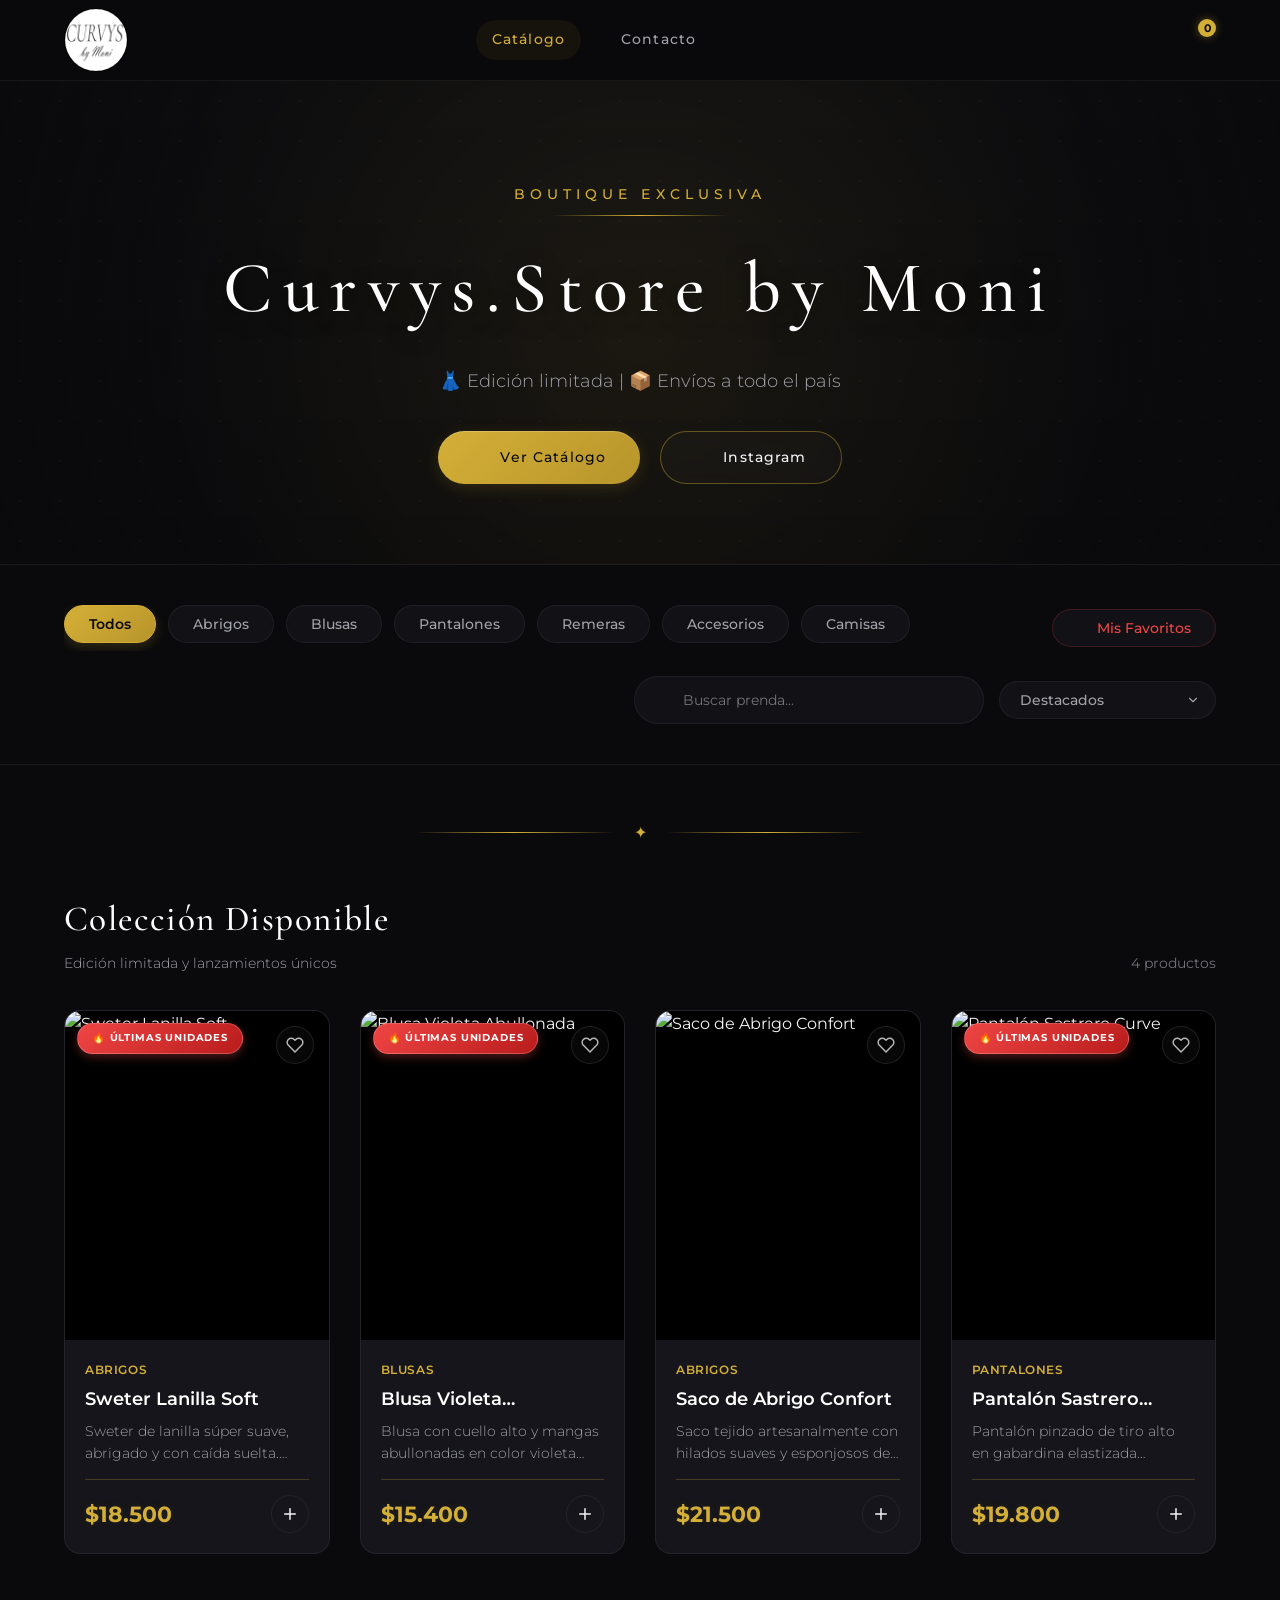
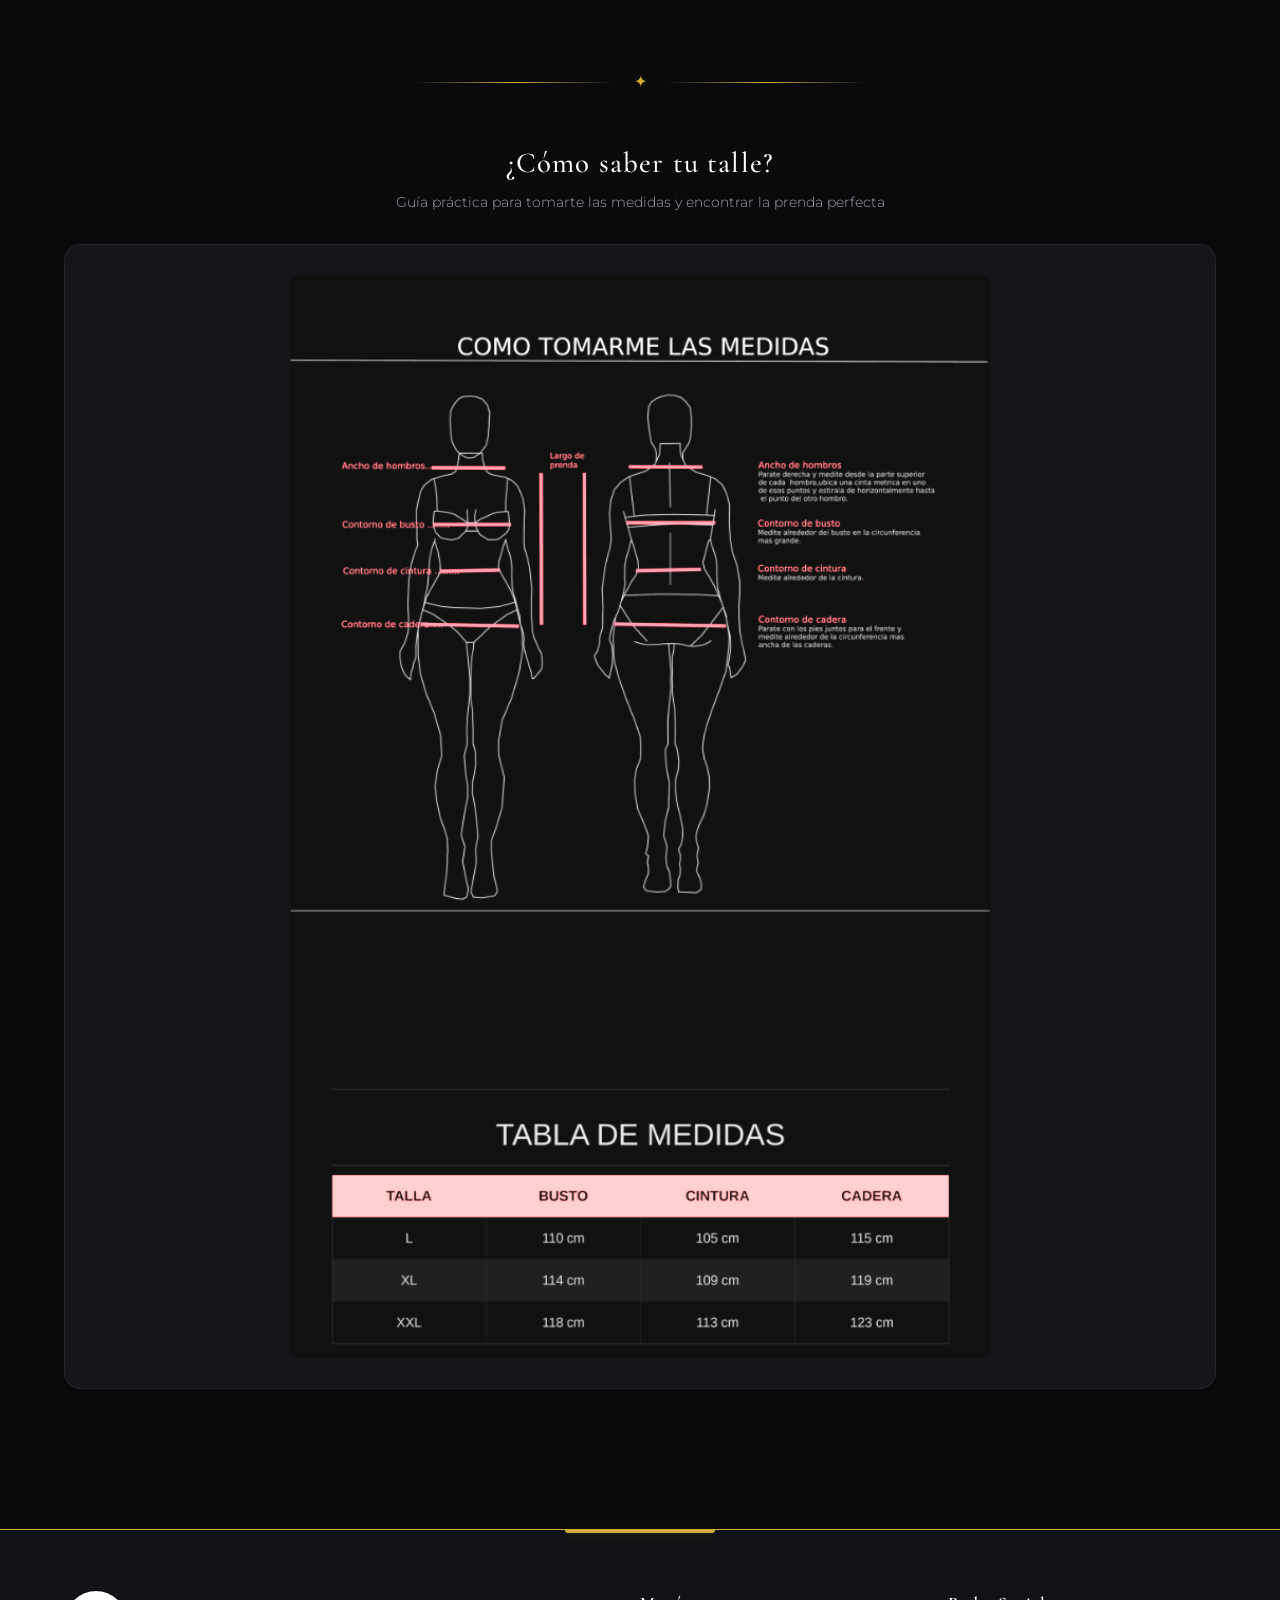
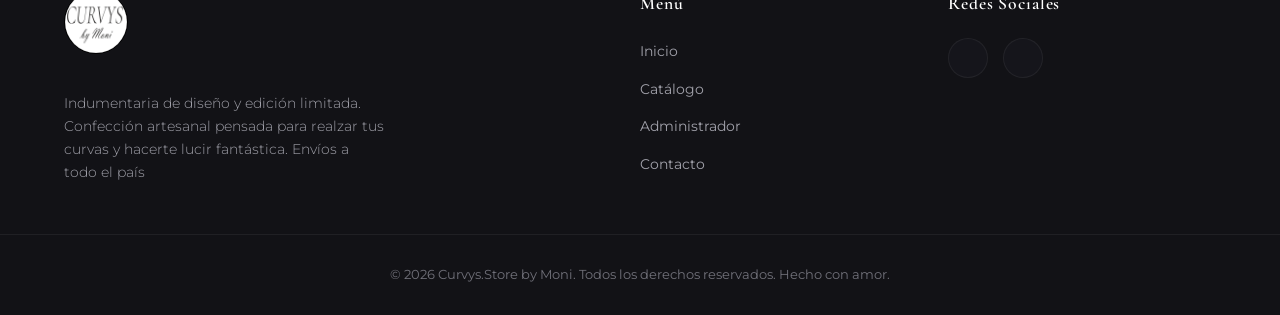
==== index.html @ bf9caa00 "Fix database persist, panel loading, image upload hang, add Camisas category, new transparent logo, " ====
<!DOCTYPE html>
<html lang="es">
<head>
    <meta charset="UTF-8">
    <meta name="viewport" content="width=device-width, initial-scale=1.0">
    <title>Curvys.Store by Moni - Indumentaria de Edición Limitada</title>
    
    <!-- Meta tags SEO -->
    <meta name="description" content="Indumentaria femenina de diseño y edición limitada. Envíos a todo el país. Diseños únicos pensados para realzar tus curvas. ¡Sé tu propia inspiración!">
    <meta property="og:title" content="Curvys.Store by Moni - Tienda Oficial">
    <meta property="og:description" content="Catálogo online de ropa femenina de edición limitada. Hacé tu pedido y finalizalo por WhatsApp. Envíos a todo el país.">
    <meta property="og:type" content="website">
    
    <!-- Hojas de estilo -->
    <link rel="stylesheet" href="style.css">
    
    <!-- Lucide Icons para Iconografía Moderna -->
    <script src="https://unpkg.com/lucide@latest"></script>
</head>
<body>


    <!-- Encabezado / Header principal -->
    <header>
        <div class="container header-container">
            <a href="#" class="logo">
                <img src="logo.png" alt="Curvys Store by Moni" class="logo-img-original">
            </a>
            
            <nav class="desktop-only">
                <a href="#catalogo" class="nav-link active">Catálogo</a>
                <a href="#contacto" class="nav-link">Contacto</a>
            </nav>
            
            <div class="header-actions">
                <!-- Botón de Tema Claro/Oscuro -->
                <button class="cart-trigger" id="theme-toggle" title="Cambiar Tema" aria-label="Cambiar Tema">
                    <i data-lucide="moon" style="width: 22px; height: 22px;"></i>
                </button>
                <!-- Botón al Panel Administrador -->
                <a href="admin.html" class="cart-trigger" title="Panel Administrador" aria-label="Panel Administrador">
                    <i data-lucide="settings" style="width: 22px; height: 22px;"></i>
                </a>
                <!-- Trigger para el Carrito flotante -->
                <button class="cart-trigger" id="cart-trigger" aria-label="Abrir carrito">
                    <i data-lucide="shopping-bag" style="width: 22px; height: 22px;"></i>
                    <span class="cart-count" id="cart-count">0</span>
                </button>
            </div>
        </div>
    </header>

    <!-- Sección Hero de Presentación -->
    <section class="hero" id="hero-slider-section">
        <!-- Diapositivas de fondo animadas -->
        <div class="hero-slides-container" id="hero-slides-container">
            <div class="hero-slide active" style="background-image: url('https://images.unsplash.com/photo-1490481651871-ab68de25d43d?q=80&w=1600')"></div>
            <div class="hero-slide" style="background-image: url('https://images.unsplash.com/photo-1483985988355-763728e1935b?q=80&w=1600')"></div>
            <div class="hero-slide" style="background-image: url('https://images.unsplash.com/photo-1490114538077-0a7f8cb49891?q=80&w=1600')"></div>
        </div>
        
        <div class="container hero-content-container">
            <span class="hero-subtitle">Boutique Exclusiva</span>
            <h1 class="hero-title" id="hero-title">Curvys.Store by Moni</h1>
            <p class="hero-desc" id="hero-desc">Indumentaria de diseño único. Confección a medida y de edición limitada.</p>
            <div class="hero-buttons">
                <a href="#catalogo" class="btn btn-primary">
                    <i data-lucide="shopping-cart" style="width: 18px; height: 18px;"></i>
                    Ver Catálogo
                </a>
                <a href="#" id="instagram-link" target="_blank" class="btn btn-secondary">
                    <i data-lucide="instagram" style="width: 18px; height: 18px;"></i>
                    Instagram
                </a>
            </div>
        </div>
    </section>

    <!-- Barra de Filtros y Búsqueda de Productos -->
    <section class="search-filter-section" id="catalogo">
        <div class="container search-filter-wrapper">
            <!-- Barra de categorías deslizable horizontalmente + Favoritos -->
            <div style="display: flex; align-items: center; gap: 15px; width: 100%; flex-wrap: wrap;">
                <div class="categories-scroll" id="categories-scroll" style="flex-grow: 1;">
                    <!-- Se inyecta dinámicamente con JS -->
                </div>
                <button class="category-btn fav-filter-btn" id="fav-filter-btn" style="white-space: nowrap; display: flex; align-items: center; gap: 6px; color: #ef4444; border-color: rgba(239, 68, 68, 0.2);">
                    <i data-lucide="heart" style="width: 14px; height: 14px;"></i>
                    Mis Favoritos
                </button>
            </div>
            
            <!-- Buscador y Ordenador agrupados -->
            <div style="display: flex; gap: 15px; align-items: center; flex-wrap: wrap; justify-content: flex-end; flex-grow: 1;">
                <!-- Buscador en tiempo real -->
                <div class="search-box" style="margin-bottom: 0;">
                    <i data-lucide="search" style="width: 18px; height: 18px;"></i>
                    <input type="text" id="search-input" placeholder="Buscar prenda...">
                </div>
                
                <!-- Ordenador -->
                <div class="sort-box">
                    <select id="sort-select" class="sort-select" aria-label="Ordenar catálogo">
                        <option value="default">Destacados</option>
                        <option value="price-asc">Precio: Menor a Mayor</option>
                        <option value="price-desc">Precio: Mayor a Menor</option>
                        <option value="name-asc">Nombre: A - Z</option>
                    </select>
                </div>
            </div>
        </div>
    </section>

    <!-- Grilla del Catálogo Oficial -->
    <main class="catalog-section">
        <div class="container">
            <!-- Separador decorativo dorado -->
            <div class="luxury-separator">
                <div class="separator-line"></div>
                <div class="separator-ornament">✦</div>
                <div class="separator-line"></div>
            </div>
            
            <div class="section-title-wrapper">
                <div>
                    <h2 class="section-title">Colección Disponible</h2>
                    <p class="section-subtitle">Edición limitada y lanzamientos únicos</p>
                </div>
                <span class="product-count" id="product-count">0 productos</span>
            </div>
            
            <div class="products-grid" id="products-grid">
                <!-- Se renderizan las tarjetas de producto mediante app.js -->
            </div>
        </div>
    </main>

    <!-- Sección: ¿Cómo saber tu talle? -->
    <section class="size-guide-section" id="como-saber-talle">
        <div class="container">
            <!-- Separador decorativo dorado -->
            <div class="luxury-separator">
                <div class="separator-line"></div>
                <div class="separator-ornament">✦</div>
                <div class="separator-line"></div>
            </div>
            
            <div class="section-title-wrapper" style="justify-content: center; text-align: center; margin-bottom: 30px;">
                <div>
                    <h2 class="section-title" style="font-size: 1.8rem; text-align: center;">¿Cómo saber tu talle?</h2>
                    <p class="section-subtitle" style="margin-top: 5px; text-align: center;">Guía práctica para tomarte las medidas y encontrar la prenda perfecta</p>
                </div>
            </div>
            
            <div class="size-guide-card">
                <div class="size-guide-img-container">
                    <img src="guia-talles.png" alt="Guía de talles y medidas - Curvys Store" class="size-guide-img">
                </div>
            </div>
        </div>
    </section>

    <!-- Cajón deslizable del Carrito de Compras (Drawer) -->
    <div class="cart-drawer-overlay" id="cart-overlay">
        <div class="cart-drawer">
            <div class="cart-drawer-header">
                <h3 class="cart-drawer-title">Tu Carrito</h3>
                <button class="cart-drawer-close" id="cart-close" aria-label="Cerrar carrito">
                    <i data-lucide="x" style="width: 24px; height: 24px;"></i>
                </button>
            </div>
            
            <!-- Cuerpo scrollable del Carrito -->
            <div class="cart-drawer-body">
                <!-- Contenedor de artículos en el carrito -->
                <div class="cart-items-container" id="cart-items">
                    <!-- Inyección dinámica con JS -->
                </div>
                
                <!-- Footer del Carrito con totales y formulario de contacto -->
                <div class="cart-drawer-footer">
                    <div class="cart-total-details" style="display: flex; flex-direction: column; gap: 6px; margin-bottom: 12px; font-size: 0.85rem; color: var(--text-secondary); border-bottom: 1px solid rgba(255, 255, 255, 0.05); padding-bottom: 10px;">
                        <div style="display: flex; justify-content: space-between;">
                            <span>Subtotal prendas:</span>
                            <span id="cart-subtotal">$0</span>
                        </div>
                        <div style="display: flex; justify-content: space-between; color: #ef4444; display: none;" id="cart-discount-row">
                            <span>Descuento (<span id="cart-discount-percent">0</span>%):</span>
                            <span id="cart-discount-val">-$0</span>
                        </div>
                        <div style="display: flex; justify-content: space-between;">
                            <span>Costo de envío:</span>
                            <span id="cart-shipping-val">$0</span>
                        </div>
                    </div>
                    
                    <div class="cart-total-row" style="margin-bottom: 15px;">
                        <span class="cart-total-label">Total estimado:</span>
                        <span class="cart-total-value" id="cart-total">$0</span>
                    </div>
                    
                    <!-- Formulario de Finalización -->
                    <form id="checkout-form" class="checkout-form-container">
                        <span class="checkout-title">Datos del Pedido</span>
                        
                        <div class="form-group">
                            <label for="client-name">Nombre Completo *</label>
                            <input type="text" id="client-name" class="form-control" placeholder="Ej. María Pérez" required>
                        </div>
                        
                        <div class="form-group">
                            <label for="client-shipping">Método de Entrega</label>
                            <select id="client-shipping" class="form-control">
                                <option value="retiro">Retirar por Taller (Sin Costo)</option>
                                <option value="moto">Envío por Moto Express</option>
                                <option value="correo">Envío por Correo (Todo el país)</option>
                            </select>
                            <span class="form-help" id="shipping-cost-label" style="font-size: 0.75rem; color: var(--accent); font-weight: 600; margin-top: 4px; display: block;">Envío: Gratis</span>
                        </div>
                        
                        <div class="form-group" id="address-group" style="display: none;">
                            <label for="client-address">Dirección de Envío *</label>
                            <input type="text" id="client-address" class="form-control" placeholder="Dirección, Localidad, CP">
                        </div>
    
                        <!-- Campo de Cupón de Descuento -->
                        <div class="form-group">
                            <label for="coupon-input">Cupón de Descuento</label>
                            <div style="display: flex; gap: 8px;">
                                <input type="text" id="coupon-input" class="form-control" style="text-transform: uppercase;" placeholder="Ej. CURVYS10">
                                <button type="button" id="btn-apply-coupon" class="btn btn-secondary" style="padding: 6px 12px; font-size: 0.8rem; border-radius: 6px; border-color: var(--border-color); white-space: nowrap;">Aplicar</button>
                            </div>
                            <span class="form-help" id="coupon-message" style="font-size: 0.7rem; display: block; margin-top: 4px;"></span>
                        </div>
                        
                        <div class="form-group">
                            <label for="client-notes">Notas / Talle personalizado</label>
                            <textarea id="client-notes" class="form-control" rows="2" placeholder="Ej: Me gustaría el sweter en azul si es posible..."></textarea>
                        </div>
                        
                        <button type="submit" class="btn btn-primary" id="whatsapp-btn" style="width: 100%; border-radius: 8px; margin-top: 10px;">
                            <i data-lucide="send" style="width: 18px; height: 18px;"></i>
                            Finalizar por WhatsApp
                        </button>
                    </form>
                </div>
            </div>

        </div>
    </div>

    <!-- Modal de Vista Detallada de Producto -->
    <div class="modal-overlay" id="modal-overlay">
        <div class="modal-content">
            <button class="modal-close" id="modal-close" aria-label="Cerrar modal">
                <i data-lucide="x" style="width: 20px; height: 20px;"></i>
            </button>
            <div class="modal-media">
                <div class="carousel-container" id="modal-carousel-container">
                    <div class="carousel-track" id="modal-carousel-track">
                        <img id="modal-img" src="" alt="Cargando imagen...">
                    </div>
                    
                    <!-- Badge indicador de video disponible -->
                    <button class="video-badge" id="modal-video-badge" style="display: none;">
                        <i data-lucide="play" style="width: 14px; height: 14px; display: inline-block; vertical-align: middle; margin-right: 4px;"></i>
                        <span>Ver en Movimiento</span>
                    </button>

                    <!-- Controles de Navegación del Carrusel -->
                    <button class="carousel-btn-nav prev" id="carousel-prev" aria-label="Imagen anterior">
                        <i data-lucide="chevron-left" style="width: 20px; height: 20px;"></i>
                    </button>
                    <button class="carousel-btn-nav next" id="carousel-next" aria-label="Imagen siguiente">
                        <i data-lucide="chevron-right" style="width: 20px; height: 20px;"></i>
                    </button>
                    
                    <!-- Puntos indicadores inferiores -->
                    <div class="carousel-indicators" id="carousel-indicators"></div>
                </div>
                
                <!-- Contenedor para el reproductor de video vertical -->
                <div class="modal-video-container" id="modal-video-container" style="display: none;">
                    <video id="modal-video" controls loop playsinline></video>
                    <button class="video-close-btn" id="modal-video-close" aria-label="Cerrar video">
                        <i data-lucide="arrow-left" style="width: 18px; height: 18px; display: inline-block; vertical-align: middle; margin-right: 6px;"></i>
                        <span>Volver a Fotos</span>
                    </button>
                </div>
            </div>
            <div class="modal-info">
                <span class="modal-cat" id="modal-cat">Categoría</span>
                <h2 class="modal-title" id="modal-title">Título del Producto</h2>
                <div class="modal-price" id="modal-price">$0</div>
                <p class="modal-desc" id="modal-desc">Descripción del producto...</p>
                
                <div class="size-selector-wrap">
                    <div class="selector-header" style="display: flex; justify-content: space-between; align-items: center; margin-bottom: 8px;">
                        <h4 class="selector-label" style="margin-bottom: 0;">Talles Disponibles</h4>
                        <button type="button" id="btn-size-guide" class="size-guide-link" style="background: none; border: none; color: var(--accent); font-size: 0.8rem; text-decoration: underline; cursor: pointer; font-weight: 500;">
                            Guía de Talles
                        </button>
                    </div>
                    <div class="size-chips" id="modal-sizes">
                        <!-- Chips de talle inyectados dinámicamente -->
                    </div>
                </div>

                <!-- Sección Guía de Talles (Oculta por defecto) -->
                <div class="size-guide-container" id="size-guide-container" style="display: none; margin-top: 15px; padding-top: 15px; border-top: 1px dashed var(--border-color);">
                    <h4 style="font-size: 0.9rem; margin-bottom: 8px; color: var(--accent);">Tabla de Medidas Sugeridas</h4>
                    <div class="table-responsive" style="max-height: 180px; overflow-y: auto;">
                        <table class="size-guide-table" style="width: 100%; border-collapse: collapse; text-align: left; font-size: 0.75rem;">
                            <thead>
                                <tr style="border-bottom: 1px solid var(--border-color); color: var(--text-secondary);">
                                    <th style="padding: 6px 4px;">Talle</th>
                                    <th style="padding: 6px 4px;">Busto (cm)</th>
                                    <th style="padding: 6px 4px;">Cintura (cm)</th>
                                    <th style="padding: 6px 4px;">Cadera (cm)</th>
                                </tr>
                            </thead>
                            <tbody id="size-guide-rows">
                                <!-- Filas inyectadas dinámicamente -->
                            </tbody>
                        </table>
                    </div>
                    <p style="font-size: 0.7rem; color: var(--text-muted); margin-top: 6px; line-height: 1.3;">
                        * Las medidas son aproximadas y se adaptan a prendas sueltas y elastizadas.
                    </p>
                </div>
                
                <div class="modal-actions">
                    <button class="btn btn-primary" id="modal-add-to-cart" style="width: 100%; border-radius: 8px;">
                        Agregar al Carrito
                    </button>
                </div>
            </div>
        </div>
    </div>

    <!-- Pie de página / Footer -->
    <footer id="contacto">
        <div class="container footer-grid">
            <div class="footer-brand">
                <a href="#" class="logo" style="margin-bottom: 15px; display: inline-block;">
                    <img src="logo.png" alt="Curvys Store by Moni" class="logo-img-original">
                </a>
                <p class="footer-desc" id="footer-about">Indumentaria de diseño único de edición limitada. Sé tu propia inspiración.</p>
            </div>
            
            <div>
                <h4 class="footer-title">Menú</h4>
                <ul class="footer-links">
                    <li><a href="#">Inicio</a></li>
                    <li><a href="#catalogo">Catálogo</a></li>
                    <li><a href="admin.html">Administrador</a></li>
                    <li><a href="#contacto">Contacto</a></li>
                </ul>
            </div>
            
            <div>
                <h4 class="footer-title">Redes Sociales</h4>
                <div class="social-links">
                    <a href="#" target="_blank" class="social-icon" id="footer-insta" aria-label="Instagram">
                        <i data-lucide="instagram"></i>
                    </a>
                    <a href="#" target="_blank" class="social-icon" id="footer-whatsapp" aria-label="WhatsApp">
                        <i data-lucide="phone"></i>
                    </a>
                </div>
            </div>
        </div>
        
        <div class="footer-bottom">
            <div class="container">
                <p>&copy; 2026 Curvys.Store by Moni. Todos los derechos reservados. Hecho con amor.</p>
            </div>
        </div>
    </footer>

    <!-- Firebase SDK (Versión 8 - compatible con tu estructura de Universe Celu y Marroquinería) -->
    <script src="https://www.gstatic.com/firebasejs/8.10.1/firebase-app.js"></script>
    <script src="https://www.gstatic.com/firebasejs/8.10.1/firebase-auth.js"></script>
    <script src="https://www.gstatic.com/firebasejs/8.10.1/firebase-firestore.js"></script>

    <!-- Controladores y Configuración -->
    <script src="firebase-config.js"></script>
    <script src="firebase-service.js"></script>
    <script src="seed-data.js"></script>
    <script src="app.js"></script>

    <!-- Inicializar íconos Lucide -->
    <script>
        lucide.createIcons();
    </script>
</body>
</html>
---- style.css ----
/* Global Stylesheet - Curvys Store by Moni */
@import url('https://fonts.googleapis.com/css2?family=Cormorant+Garamond:ital,wght@0,300;0,400;0,500;0,600;0,700;1,400&family=Montserrat:wght@300;400;500;600;700&display=swap');

:root {
    --bg-primary: #0a0a0c;
    --bg-secondary: #121216;
    --bg-card: #15151b;
    --bg-card-hover: #1c1c24;
    
    --accent: #d4af37;
    --accent-hover: #e5c158;
    --accent-dark: #b8952b;
    --accent-glow: rgba(212, 175, 55, 0.15);
    
    --text-primary: #f3f4f6;
    --text-secondary: #a1a1aa;
    --text-muted: #71717a;
    --white: #ffffff;
    
    --border-color: rgba(255, 255, 255, 0.06);
    --border-accent: rgba(212, 175, 55, 0.25);
    
    --font-serif: 'Cormorant Garamond', serif;
    --font-sans: 'Montserrat', sans-serif;
    
    --transition-smooth: 0.4s cubic-bezier(0.165, 0.84, 0.44, 1);
    --shadow-sm: 0 2px 8px rgba(0, 0, 0, 0.5);
    --shadow-md: 0 10px 25px rgba(0, 0, 0, 0.7);
    --shadow-lg: 0 20px 40px rgba(0, 0, 0, 0.8), 0 0 25px rgba(212, 175, 55, 0.08);
}

/* Base Styles */
* {
    margin: 0;
    padding: 0;
    box-sizing: border-box;
}

body {
    background-color: var(--bg-primary);
    color: var(--text-primary);
    font-family: var(--font-sans);
    line-height: 1.6;
    overflow-x: hidden;
    scroll-behavior: smooth;
    -webkit-font-smoothing: antialiased;
    transition: background-color 0.4s ease, color 0.4s ease;
}

body, header, .logo-circle, .nav-link, .cart-trigger, .product-card, .product-card-body, .product-card-bottom, .search-filter-section, .search-box input, .cart-drawer, .form-control, .category-btn {
    transition: background-color 0.4s ease, color 0.4s ease, border-color 0.4s ease, box-shadow 0.4s ease;
}

a {
    color: inherit;
    text-decoration: none;
}

button, input, select, textarea {
    font-family: inherit;
}

/* Layout Utilities */
.container {
    width: 100%;
    max-width: 1200px;
    margin: 0 auto;
    padding: 0 24px;
}

/* Banner superior */
.announcement-banner {
    background: linear-gradient(90deg, #0a0a0c, var(--accent-dark), #0a0a0c);
    color: #ffffff;
    text-align: center;
    padding: 12px 10px;
    font-family: var(--font-serif);
    font-size: 0.85rem;
    font-weight: 500;
    letter-spacing: 0.15em;
    border-bottom: 1px solid var(--border-accent);
    overflow: hidden;
    white-space: nowrap;
}

.announcement-banner p {
    display: inline-block;
    animation: marquee 30s linear infinite;
}

@keyframes marquee {
    0% { transform: translate3d(100%, 0, 0); }
    100% { transform: translate3d(-100%, 0, 0); }
}

/* Sticky Header */
header {
    position: sticky;
    top: 0;
    z-index: 100;
    background: rgba(10, 10, 12, 0.85);
    backdrop-filter: blur(15px);
    -webkit-backdrop-filter: blur(15px);
    border-bottom: 1px solid var(--border-color);
    transition: var(--transition-smooth);
}

.header-container {
    display: flex;
    justify-content: space-between;
    align-items: center;
    height: 80px;
}

.logo {
    display: flex;
    align-items: center;
    gap: 12px;
}

.logo-circle {
    width: 44px;
    height: 44px;
    border-radius: 50%;
    background: #121216;
    border: 1.5px solid #000000;
    display: flex;
    justify-content: center;
    align-items: center;
    box-shadow: none;
}

.logo-img {
    width: 28px;
    height: 28px;
    object-fit: contain;
}

.logo-img-original {
    height: 64px;
    width: 64px;
    border-radius: 50%;
    object-fit: cover;
    overflow: hidden;
    border: 1.5px solid #000000;
    box-shadow: none;
    transition: var(--transition-smooth);
}

.logo-img-original:hover {
    transform: scale(1.05);
    box-shadow: none;
}

.logo-text {
    font-family: var(--font-serif);
    font-size: 1.6rem;
    font-weight: 700;
    letter-spacing: 0.1em;
    background: linear-gradient(135deg, var(--white) 30%, var(--accent) 100%);
    -webkit-background-clip: text;
    -webkit-text-fill-color: transparent;
    line-height: 1;
}

.logo-text span {
    font-size: 0.75rem;
    font-family: var(--font-sans);
    font-weight: 300;
    display: block;
    color: var(--text-secondary);
    letter-spacing: 0.18em;
    margin-top: 4px;
}

nav {
    display: flex;
    align-items: center;
    gap: 24px;
}

.nav-link {
    font-size: 0.9rem;
    font-weight: 500;
    letter-spacing: 0.08em;
    color: var(--text-secondary);
    transition: var(--transition-smooth);
    padding: 8px 16px;
    border-radius: 20px;
}

.nav-link:hover, .nav-link.active {
    color: var(--accent);
    background: rgba(212, 175, 55, 0.06);
}

.header-actions {
    display: flex;
    align-items: center;
    gap: 15px;
}

/* Cart Icon Trigger */
.cart-trigger {
    background: none;
    border: none;
    cursor: pointer;
    position: relative;
    padding: 10px;
    color: var(--text-primary);
    transition: var(--transition-smooth);
    display: flex;
    align-items: center;
}

.cart-trigger:hover {
    color: var(--accent);
    transform: scale(1.08);
}

.cart-count {
    position: absolute;
    top: 0;
    right: 0;
    background: var(--accent);
    color: var(--bg-primary);
    font-size: 0.7rem;
    font-weight: 700;
    width: 18px;
    height: 18px;
    border-radius: 50%;
    display: flex;
    justify-content: center;
    align-items: center;
    box-shadow: 0 0 10px rgba(212,175,55,0.4);
}

/* Hero Section */
.hero {
    position: relative;
    padding: 100px 0 80px;
    text-align: center;
    background: radial-gradient(circle at 50% 50%, rgba(212, 175, 55, 0.08) 0%, rgba(10, 10, 12, 0.6) 70%, #0a0a0c 100%),
                linear-gradient(180deg, rgba(18, 18, 22, 0.5) 0%, #0a0a0c 100%);
    border-bottom: 1px solid var(--border-color);
    overflow: hidden;
}

.hero::before {
    content: '';
    position: absolute;
    top: 0;
    left: 0;
    width: 100%;
    height: 100%;
    background-image: radial-gradient(rgba(212, 175, 55, 0.15) 1px, transparent 1px);
    background-size: 40px 40px;
    opacity: 0.25;
    pointer-events: none;
    z-index: 0;
}

.hero-subtitle {
    font-size: 0.9rem;
    letter-spacing: 0.35em;
    text-transform: uppercase;
    color: var(--accent);
    margin-bottom: 25px;
    font-weight: 500;
    display: inline-block;
    position: relative;
    z-index: 1;
}

.hero-subtitle::after {
    content: '';
    position: absolute;
    bottom: -10px;
    left: 15%;
    width: 70%;
    height: 1px;
    background: linear-gradient(90deg, transparent, var(--accent), transparent);
}

.hero-title {
    font-family: var(--font-serif);
    font-size: 4.5rem;
    font-weight: 500;
    margin-bottom: 20px;
    letter-spacing: 0.15em;
    color: var(--white);
    position: relative;
    z-index: 1;
    text-shadow: 0 4px 20px rgba(0,0,0,0.6);
}

@media (max-width: 768px) {
    .hero-title {
        font-size: 2.8rem;
        letter-spacing: 0.1em;
    }
}

.hero-desc {
    font-size: 1.15rem;
    color: var(--text-secondary);
    max-width: 650px;
    margin: 0 auto 35px;
    font-weight: 300;
    position: relative;
    z-index: 1;
}

.hero-buttons {
    display: flex;
    justify-content: center;
    gap: 20px;
    position: relative;
    z-index: 1;
}

.btn {
    display: inline-flex;
    align-items: center;
    justify-content: center;
    gap: 10px;
    padding: 14px 34px;
    border-radius: 30px;
    font-size: 0.9rem;
    font-weight: 500;
    letter-spacing: 0.08em;
    cursor: pointer;
    transition: all 0.4s cubic-bezier(0.165, 0.84, 0.44, 1);
    position: relative;
    z-index: 1;
}

.btn-primary {
    background: linear-gradient(135deg, var(--accent) 0%, #b8952b 100%);
    color: var(--bg-primary);
    border: none;
    box-shadow: 0 4px 15px rgba(212, 175, 55, 0.15), inset 0 1px 0 rgba(255,255,255,0.2);
}

.btn-primary:hover {
    background: linear-gradient(135deg, var(--accent-hover) 0%, var(--accent) 100%);
    box-shadow: 0 8px 25px rgba(212, 175, 55, 0.35);
    transform: translateY(-3px);
}

.btn-secondary {
    background: rgba(255, 255, 255, 0.02);
    color: var(--text-primary);
    border: 1px solid rgba(212, 175, 55, 0.4);
    backdrop-filter: blur(5px);
}

.btn-secondary:hover {
    background: rgba(212, 175, 55, 0.08);
    border-color: var(--accent);
    color: var(--white);
    transform: translateY(-3px);
    box-shadow: 0 5px 15px rgba(212, 175, 55, 0.1);
}

/* Search and Filters */
.search-filter-section {
    padding: 40px 0;
    border-bottom: 1px solid var(--border-color);
}

.search-filter-wrapper {
    display: flex;
    flex-wrap: wrap;
    justify-content: space-between;
    align-items: center;
    gap: 25px;
}

.search-box {
    position: relative;
    width: 100%;
    max-width: 350px;
}

.search-box input {
    width: 100%;
    padding: 14px 20px 14px 48px;
    background: var(--bg-secondary);
    border: 1.5px solid var(--border-color);
    border-radius: 30px;
    color: var(--text-primary);
    font-size: 0.9rem;
    outline: none;
    transition: var(--transition-smooth);
}

.search-box input:focus {
    border-color: var(--accent);
    box-shadow: 0 0 15px rgba(212, 175, 55, 0.12);
    background: var(--bg-card);
}

.search-box svg {
    position: absolute;
    left: 20px;
    top: 50%;
    transform: translateY(-50%);
    color: var(--text-muted);
    pointer-events: none;
}

.categories-scroll {
    display: flex;
    gap: 12px;
    overflow-x: auto;
    padding-bottom: 8px;
    margin-right: -20px;
    -webkit-overflow-scrolling: touch;
}

.categories-scroll::-webkit-scrollbar {
    height: 4px;
}

.categories-scroll::-webkit-scrollbar-thumb {
    background: var(--border-color);
    border-radius: 4px;
}

.category-btn {
    background: var(--bg-secondary);
    border: 1.5px solid var(--border-color);
    color: var(--text-secondary);
    padding: 10px 24px;
    border-radius: 30px;
    font-size: 0.85rem;
    font-weight: 500;
    cursor: pointer;
    white-space: nowrap;
    transition: var(--transition-smooth);
}

.category-btn:hover {
    border-color: var(--accent);
    color: var(--white);
}

.category-btn.active {
    background: linear-gradient(135deg, var(--accent) 0%, #b8952b 100%);
    color: var(--bg-primary);
    border-color: var(--accent);
    font-weight: 600;
    box-shadow: 0 4px 12px rgba(212, 175, 55, 0.2);
}

/* luxury-separator */
.luxury-separator {
    display: flex;
    align-items: center;
    justify-content: center;
    gap: 20px;
    margin: 10px auto 50px;
    max-width: 450px;
}

.luxury-separator .separator-line {
    flex-grow: 1;
    height: 1px;
    background: linear-gradient(90deg, transparent, var(--accent), transparent);
}

.luxury-separator .separator-ornament {
    color: var(--accent);
    font-size: 1rem;
    line-height: 1;
    text-shadow: 0 0 10px var(--accent-glow);
}

/* Product Catalog Grid */
.catalog-section {
    padding: 50px 0;
}

.section-title-wrapper {
    margin-bottom: 35px;
    display: flex;
    justify-content: space-between;
    align-items: flex-end;
}

.section-title {
    font-family: var(--font-serif);
    font-size: 2.2rem;
    font-weight: 500;
    letter-spacing: 0.04em;
    color: var(--white);
}

.section-subtitle {
    font-size: 0.9rem;
    color: var(--text-secondary);
    margin-top: 5px;
    font-weight: 300;
}

.product-count {
    color: var(--text-muted);
    font-size: 0.9rem;
}

.products-grid {
    display: grid;
    grid-template-columns: repeat(auto-fill, minmax(260px, 1fr));
    gap: 30px;
}

/* Product Card */
.product-card {
    background: var(--bg-card);
    border: 1px solid var(--border-color);
    border-radius: 16px;
    overflow: hidden;
    display: flex;
    flex-direction: column;
    height: 100%;
    transition: all 0.4s cubic-bezier(0.165, 0.84, 0.44, 1);
    position: relative;
}

.product-card:hover {
    transform: translateY(-10px);
    border-color: var(--accent);
    background: var(--bg-card-hover);
    box-shadow: 0 15px 35px rgba(0, 0, 0, 0.6), 0 0 20px rgba(212, 175, 55, 0.15);
}

.product-card-media {
    position: relative;
    width: 100%;
    padding-top: 125%; /* 4:5 Aspect Ratio for Portrait Clothing Images */
    overflow: hidden;
    background: #000;
}

.product-card-img {
    position: absolute;
    top: 0;
    left: 0;
    width: 100%;
    height: 100%;
    object-fit: cover;
    transition: transform 0.8s cubic-bezier(0.165, 0.84, 0.44, 1);
}

.product-card:hover .product-card-img {
    transform: scale(1.08);
}

/* Premium overlay zoom effect on media box */
.product-card-media::before {
    content: '';
    position: absolute;
    top: 0;
    left: 0;
    width: 100%;
    height: 100%;
    background: rgba(212, 175, 55, 0.12); /* Golden semi-transparent overlay */
    z-index: 1;
    opacity: 0;
    transition: var(--transition-smooth);
}

.product-card-media::after {
    content: 'Ver Detalles ✧';
    position: absolute;
    top: 50%;
    left: 50%;
    transform: translate(-50%, -30%);
    background: rgba(10, 10, 12, 0.95);
    color: var(--accent);
    border: 1px solid var(--accent);
    padding: 8px 18px;
    border-radius: 20px;
    font-size: 0.75rem;
    font-weight: 600;
    letter-spacing: 0.1em;
    text-transform: uppercase;
    z-index: 2;
    opacity: 0;
    transition: all 0.4s cubic-bezier(0.165, 0.84, 0.44, 1);
    box-shadow: 0 4px 15px rgba(0,0,0,0.5);
    pointer-events: none;
}

.product-card:hover .product-card-media::before {
    opacity: 1;
}

.product-card:hover .product-card-media::after {
    opacity: 1;
    transform: translate(-50%, -50%);
}

/* Badges */
.card-badges {
    position: absolute;
    top: 12px;
    left: 12px;
    display: flex;
    flex-direction: column;
    gap: 6px;
    z-index: 3;
}

.badge {
    padding: 4px 10px;
    border-radius: 4px;
    font-size: 0.65rem;
    font-weight: 700;
    text-transform: uppercase;
    letter-spacing: 0.05em;
}

.badge-limited {
    background: var(--accent);
    color: var(--bg-primary);
    border-radius: 20px;
    padding: 6px 14px;
    font-size: 0.65rem;
    font-weight: 700;
    text-transform: uppercase;
    letter-spacing: 0.08em;
    box-shadow: 0 3px 10px rgba(212, 175, 55, 0.35);
    border: 1px solid rgba(255,255,255,0.2);
}

.badge-outofstock {
    background: rgba(0, 0, 0, 0.85);
    color: #ef4444;
    border: 1px solid rgba(239, 68, 68, 0.4);
    border-radius: 20px;
    padding: 6px 14px;
    letter-spacing: 0.05em;
}

.product-card-body {
    padding: 20px;
    display: flex;
    flex-direction: column;
    flex-grow: 1;
}

.product-card-cat {
    font-size: 0.75rem;
    color: var(--accent);
    text-transform: uppercase;
    font-weight: 600;
    margin-bottom: 5px;
    letter-spacing: 0.05em;
}

.product-card-title {
    font-size: 1.1rem;
    font-weight: 600;
    margin-bottom: 8px;
    color: var(--white);
    display: -webkit-box;
    -webkit-line-clamp: 1;
    -webkit-box-orient: vertical;
    overflow: hidden;
}

.product-card-desc {
    font-size: 0.85rem;
    color: var(--text-secondary);
    margin-bottom: 15px;
    display: -webkit-box;
    -webkit-line-clamp: 2;
    -webkit-box-orient: vertical;
    overflow: hidden;
    font-weight: 300;
    flex-grow: 1;
}

.product-card-bottom {
    display: flex;
    justify-content: space-between;
    align-items: center;
    margin-top: auto;
    padding-top: 15px;
    border-top: 1px solid var(--border-accent);
}

.product-card-price {
    font-size: 1.35rem;
    font-weight: 700;
    color: var(--accent);
    text-shadow: 0 0 10px rgba(212, 175, 55, 0.1);
}

.btn-card-add {
    background: none;
    border: 1.5px solid var(--border-color);
    color: var(--text-primary);
    width: 38px;
    height: 38px;
    border-radius: 50%;
    display: flex;
    justify-content: center;
    align-items: center;
    cursor: pointer;
    transition: var(--transition-smooth);
}

.btn-card-add:hover {
    background: var(--accent);
    color: var(--bg-primary);
    border-color: var(--accent);
    box-shadow: 0 0 10px rgba(212, 175, 55, 0.35);
}

/* Cart Drawer (Deslizable Lateral) */
.cart-drawer-overlay {
    position: fixed;
    top: 0;
    left: 0;
    width: 100%;
    height: 100%;
    background: rgba(0, 0, 0, 0.7);
    z-index: 1000;
    opacity: 0;
    pointer-events: none;
    transition: opacity 0.4s ease;
}

.cart-drawer-overlay.open {
    opacity: 1;
    pointer-events: auto;
}

.cart-drawer {
    position: fixed;
    top: 0;
    right: -450px;
    width: 100%;
    max-width: 450px;
    height: 100%;
    background: var(--bg-secondary);
    border-left: 1px solid var(--border-color);
    box-shadow: var(--shadow-lg);
    z-index: 1001;
    display: flex;
    flex-direction: column;
    transition: right 0.4s cubic-bezier(0.16, 1, 0.3, 1);
}

.cart-drawer-overlay.open .cart-drawer {
    right: 0;
}

.cart-drawer-header {
    padding: 20px;
    border-bottom: 1px solid var(--border-color);
    display: flex;
    justify-content: space-between;
    align-items: center;
}

.cart-drawer-title {
    font-family: var(--font-serif);
    font-size: 1.3rem;
    font-weight: 600;
}

.cart-drawer-close {
    background: none;
    border: none;
    color: var(--text-secondary);
    cursor: pointer;
    padding: 8px;
    display: flex;
    align-items: center;
    transition: var(--transition-smooth);
}

.cart-drawer-close:hover {
    color: var(--accent);
    transform: rotate(90deg);
}

.cart-drawer-body {
    flex-grow: 1;
    overflow-y: auto;
    display: flex;
    flex-direction: column;
}

.cart-items-container {
    padding: 20px;
    display: flex;
    flex-direction: column;
    gap: 20px;
    flex-shrink: 0;
}

/* Empty Cart View */
.cart-empty {
    display: flex;
    flex-direction: column;
    justify-content: center;
    align-items: center;
    text-align: center;
    height: 100%;
    padding: 40px 20px;
    color: var(--text-secondary);
}

.cart-empty svg {
    color: var(--border-accent);
    margin-bottom: 15px;
}

.cart-empty p {
    font-size: 0.95rem;
    margin-bottom: 20px;
}

/* Cart Item Layout */
.cart-item {
    display: flex;
    gap: 15px;
    background: var(--bg-card);
    border: 1px solid var(--border-color);
    border-radius: 12px;
    padding: 12px;
    position: relative;
}

.cart-item-img {
    width: 70px;
    height: 90px;
    object-fit: cover;
    border-radius: 8px;
    background: #000;
}

.cart-item-info {
    flex-grow: 1;
    display: flex;
    flex-direction: column;
    justify-content: space-between;
}

.cart-item-name {
    font-size: 0.95rem;
    font-weight: 600;
    color: var(--white);
    padding-right: 20px;
}

.cart-item-meta {
    font-size: 0.8rem;
    color: var(--text-secondary);
    margin: 4px 0;
}

.cart-item-meta span {
    color: var(--accent);
    font-weight: 600;
}

.cart-item-price {
    font-size: 0.95rem;
    font-weight: 700;
    color: var(--white);
}

.cart-item-controls {
    display: flex;
    justify-content: space-between;
    align-items: center;
    margin-top: 8px;
}

.quantity-selector {
    display: flex;
    align-items: center;
    background: var(--bg-secondary);
    border: 1px solid var(--border-color);
    border-radius: 15px;
    padding: 2px;
}

.quantity-btn {
    background: none;
    border: none;
    color: var(--text-primary);
    width: 26px;
    height: 26px;
    display: flex;
    justify-content: center;
    align-items: center;
    cursor: pointer;
    font-size: 0.9rem;
    border-radius: 50%;
}

.quantity-btn:hover {
    background: rgba(255, 255, 255, 0.05);
    color: var(--accent);
}

.quantity-value {
    font-size: 0.85rem;
    font-weight: 600;
    width: 30px;
    text-align: center;
}

.cart-item-remove {
    position: absolute;
    top: 12px;
    right: 12px;
    background: none;
    border: none;
    color: var(--text-muted);
    cursor: pointer;
    transition: var(--transition-smooth);
}

.cart-item-remove:hover {
    color: #ef4444;
}

/* Cart Checkout Footer */
.cart-drawer-footer {
    padding: 20px;
    border-top: 1px solid var(--border-color);
    background: var(--bg-secondary);
}

.cart-total-row {
    display: flex;
    justify-content: space-between;
    align-items: center;
    margin-bottom: 20px;
}

.cart-total-label {
    font-size: 0.95rem;
    font-weight: 500;
    color: var(--text-secondary);
}

.cart-total-value {
    font-size: 1.4rem;
    font-weight: 700;
    color: var(--white);
}

/* Checkout Form inside Drawer */
.checkout-form-container {
    margin-top: 15px;
    padding-top: 15px;
    border-top: 1px dashed var(--border-color);
    display: flex;
    flex-direction: column;
    gap: 12px;
}

.checkout-title {
    font-size: 0.9rem;
    font-weight: 600;
    text-transform: uppercase;
    letter-spacing: 0.05em;
    color: var(--accent);
    margin-bottom: 4px;
}

.form-group {
    display: flex;
    flex-direction: column;
    gap: 5px;
}

.form-group label {
    font-size: 0.75rem;
    font-weight: 500;
    color: var(--text-secondary);
}

.form-control {
    background: var(--bg-card);
    border: 1.5px solid var(--border-color);
    border-radius: 8px;
    padding: 10px 14px;
    color: var(--text-primary);
    font-size: 0.85rem;
    outline: none;
    transition: var(--transition-smooth);
    width: 100%;
}

.form-control:focus {
    border-color: var(--accent);
}

select.form-control {
    cursor: pointer;
}

/* Detail Modal */
.modal-overlay {
    position: fixed;
    top: 0;
    left: 0;
    width: 100%;
    height: 100%;
    background: rgba(0, 0, 0, 0.8);
    z-index: 2000;
    display: flex;
    justify-content: center;
    align-items: center;
    opacity: 0;
    pointer-events: none;
    transition: opacity 0.3s ease;
    padding: 20px;
}

.modal-overlay.open {
    opacity: 1;
    pointer-events: auto;
}

.modal-content {
    background: var(--bg-secondary);
    border: 1.5px solid var(--border-color);
    border-radius: 20px;
    width: 100%;
    max-width: 800px;
    max-height: 90vh;
    overflow-y: auto;
    position: relative;
    display: grid;
    grid-template-columns: 1fr;
    box-shadow: var(--shadow-lg);
    animation: zoomIn 0.3s cubic-bezier(0.16, 1, 0.3, 1);
}

@keyframes zoomIn {
    from { transform: scale(0.95); opacity: 0; }
    to { transform: scale(1); opacity: 1; }
}

@media (min-width: 768px) {
    .modal-content {
        grid-template-columns: 1fr 1fr;
    }
}

.modal-close {
    position: absolute;
    top: 15px;
    right: 15px;
    background: rgba(0, 0, 0, 0.5);
    border: none;
    color: var(--white);
    width: 32px;
    height: 32px;
    border-radius: 50%;
    display: flex;
    justify-content: center;
    align-items: center;
    cursor: pointer;
    z-index: 10;
    transition: var(--transition-smooth);
}

.modal-close:hover {
    background: var(--accent);
    color: var(--bg-primary);
    transform: rotate(90deg);
}

.modal-media {
    position: relative;
    width: 100%;
    padding-top: 120%;
    background: #000;
}

@media (min-width: 768px) {
    .modal-media {
        height: 100%;
        padding-top: 0;
    }
}

.modal-img {
    position: absolute;
    top: 0;
    left: 0;
    width: 100%;
    height: 100%;
    object-fit: cover;
}

.modal-info {
    padding: 30px;
    display: flex;
    flex-direction: column;
}

.modal-cat {
    font-size: 0.75rem;
    font-weight: 600;
    color: var(--accent);
    text-transform: uppercase;
    letter-spacing: 0.1em;
    margin-bottom: 8px;
}

.modal-title {
    font-family: var(--font-serif);
    font-size: 1.8rem;
    color: var(--white);
    margin-bottom: 12px;
    line-height: 1.2;
}

.modal-price {
    font-size: 1.5rem;
    font-weight: 700;
    color: var(--white);
    margin-bottom: 20px;
}

.modal-desc {
    font-size: 0.9rem;
    color: var(--text-secondary);
    line-height: 1.6;
    margin-bottom: 25px;
    font-weight: 300;
}

/* Modal Selector Sizes */
.size-selector-wrap {
    margin-bottom: 25px;
}

.selector-label {
    font-size: 0.8rem;
    font-weight: 600;
    text-transform: uppercase;
    letter-spacing: 0.05em;
    color: var(--text-secondary);
    margin-bottom: 10px;
}

.size-chips {
    display: flex;
    gap: 8px;
    flex-wrap: wrap;
}

.size-chip {
    background: var(--bg-card);
    border: 1.5px solid var(--border-color);
    color: var(--text-primary);
    padding: 8px 16px;
    font-size: 0.85rem;
    font-weight: 600;
    border-radius: 8px;
    cursor: pointer;
    transition: var(--transition-smooth);
}

.size-chip:hover {
    border-color: var(--text-secondary);
}

.size-chip.selected {
    background: var(--accent);
    color: var(--bg-primary);
    border-color: var(--accent);
}

.modal-actions {
    margin-top: auto;
}

/* Footer Section */
footer {
    background: var(--bg-secondary);
    border-top: 1px solid var(--accent);
    padding: 60px 0 30px;
    margin-top: 80px;
    position: relative;
}

footer::before {
    content: '';
    position: absolute;
    top: 0;
    left: 50%;
    transform: translateX(-50%);
    width: 150px;
    height: 3px;
    background: var(--accent);
    border-radius: 0 0 3px 3px;
    box-shadow: 0 2px 10px var(--accent-glow);
}

.footer-grid {
    display: grid;
    grid-template-columns: 1fr;
    gap: 40px;
    margin-bottom: 50px;
}

@media (min-width: 768px) {
    .footer-grid {
        grid-template-columns: 2fr 1fr 1fr;
    }
}

.footer-brand {
    display: flex;
    flex-direction: column;
    gap: 15px;
}

.footer-desc {
    color: var(--text-secondary);
    font-size: 0.9rem;
    max-width: 320px;
    font-weight: 300;
}

.footer-title {
    font-family: var(--font-serif);
    font-size: 1.1rem;
    font-weight: 600;
    margin-bottom: 20px;
    color: var(--white);
    letter-spacing: 0.05em;
}

.footer-links {
    list-style: none;
    display: flex;
    flex-direction: column;
    gap: 12px;
}

.footer-links a {
    font-size: 0.9rem;
    color: var(--text-secondary);
    transition: var(--transition-smooth);
}

.footer-links a:hover {
    color: var(--accent);
    padding-left: 5px;
}

.social-links {
    display: flex;
    gap: 15px;
}

.social-icon {
    background: var(--bg-card);
    width: 40px;
    height: 40px;
    border-radius: 50%;
    display: flex;
    justify-content: center;
    align-items: center;
    border: 1px solid var(--border-color);
    color: var(--text-secondary);
    transition: var(--transition-smooth);
}

.social-icon:hover {
    color: var(--accent);
    border-color: var(--accent);
    box-shadow: 0 0 10px var(--accent-glow);
    transform: translateY(-2px);
}

.footer-bottom {
    text-align: center;
    padding-top: 30px;
    border-top: 1px solid var(--border-color);
    font-size: 0.8rem;
    color: var(--text-muted);
}

/* Toast Notifications */
.toast-container {
    position: fixed;
    bottom: 20px;
    left: 50%;
    transform: translateX(-50%);
    z-index: 3000;
    display: flex;
    flex-direction: column;
    gap: 10px;
    pointer-events: none;
}

.toast {
    background: var(--bg-card);
    border: 1.5px solid var(--accent);
    color: var(--white);
    padding: 12px 24px;
    border-radius: 30px;
    box-shadow: var(--shadow-md);
    font-size: 0.85rem;
    font-weight: 500;
    display: flex;
    align-items: center;
    gap: 10px;
    opacity: 0;
    transform: translateY(20px);
    transition: all 0.3s cubic-bezier(0.175, 0.885, 0.32, 1.275);
}

.toast.show {
    opacity: 1;
    transform: translateY(0) translateX(0);
}

/* Admin Dashboard Styles */
.admin-header {
    background: var(--bg-secondary);
    border-bottom: 1px solid var(--border-color);
    padding: 15px 0;
}

.admin-header-container {
    display: flex;
    justify-content: space-between;
    align-items: center;
}

.admin-title {
    font-family: var(--font-serif);
    font-size: 1.4rem;
    font-weight: 600;
    color: var(--white);
}

.admin-tabs {
    display: flex;
    gap: 10px;
    margin: 30px 0;
    border-bottom: 1px solid var(--border-color);
    padding-bottom: 1px;
}

.admin-tab-btn {
    background: none;
    border: none;
    color: var(--text-secondary);
    padding: 12px 20px;
    font-weight: 600;
    cursor: pointer;
    font-size: 0.9rem;
    position: relative;
    transition: var(--transition-smooth);
}

.admin-tab-btn:hover {
    color: var(--text-primary);
}

.admin-tab-btn.active {
    color: var(--accent);
}

.admin-tab-btn.active::after {
    content: '';
    position: absolute;
    bottom: -1px;
    left: 0;
    width: 100%;
    height: 2px;
    background: var(--accent);
}

.admin-panel {
    display: none;
}

.admin-panel.active {
    display: block;
}

.admin-card {
    background: var(--bg-card);
    border: 1.5px solid var(--border-color);
    border-radius: 16px;
    padding: 25px;
    margin-bottom: 30px;
    box-shadow: var(--shadow-md);
}

.admin-card-title {
    font-family: var(--font-serif);
    font-size: 1.2rem;
    font-weight: 600;
    margin-bottom: 20px;
    border-bottom: 1px solid rgba(255, 255, 255, 0.05);
    padding-bottom: 12px;
    display: flex;
    justify-content: space-between;
    align-items: center;
}

/* Admin Table */
.table-responsive {
    width: 100%;
    overflow-x: auto;
}

.admin-table {
    width: 100%;
    border-collapse: collapse;
    text-align: left;
    font-size: 0.85rem;
}

.admin-table th {
    background: rgba(255, 255, 255, 0.02);
    padding: 15px;
    font-weight: 600;
    border-bottom: 1.5px solid var(--border-color);
    color: var(--text-secondary);
}

.admin-table td {
    padding: 15px;
    border-bottom: 1px solid rgba(255, 255, 255, 0.05);
    vertical-align: middle;
}

.admin-table tbody tr:hover {
    background: rgba(255, 255, 255, 0.01);
}

.admin-table-img {
    width: 45px;
    height: 55px;
    object-fit: cover;
    border-radius: 4px;
    background: #000;
}

.action-btns {
    display: flex;
    gap: 8px;
}

.btn-icon {
    width: 30px;
    height: 30px;
    border-radius: 50%;
    border: 1px solid var(--border-color);
    background: var(--bg-secondary);
    color: var(--text-secondary);
    display: flex;
    justify-content: center;
    align-items: center;
    cursor: pointer;
    transition: var(--transition-smooth);
}

.btn-icon:hover {
    color: var(--accent);
    border-color: var(--accent);
}

.btn-icon-danger:hover {
    color: #ef4444;
    border-color: #ef4444;
}

/* File Upload Area */
.image-upload-wrapper {
    display: grid;
    grid-template-columns: 1fr;
    gap: 15px;
}

@media (min-width: 600px) {
    .image-upload-wrapper {
        grid-template-columns: 100px 1fr;
    }
}

.image-preview-box {
    width: 100px;
    height: 125px;
    border: 1.5px dashed var(--border-color);
    border-radius: 8px;
    background: rgba(255, 255, 255, 0.02);
    display: flex;
    justify-content: center;
    align-items: center;
    overflow: hidden;
}

.image-preview-box img {
    width: 100%;
    height: 100%;
    object-fit: cover;
}

.image-preview-box span {
    font-size: 0.7rem;
    color: var(--text-muted);
    text-align: center;
    padding: 5px;
}

.drop-zone {
    border: 1.5px dashed var(--border-color);
    border-radius: 8px;
    padding: 25px;
    text-align: center;
    cursor: pointer;
    transition: var(--transition-smooth);
    background: rgba(255, 255, 255, 0.01);
    display: flex;
    flex-direction: column;
    align-items: center;
    justify-content: center;
    gap: 8px;
}

.drop-zone:hover {
    border-color: var(--accent);
    background: rgba(212, 175, 55, 0.02);
}

.drop-zone svg {
    color: var(--text-secondary);
}

.drop-zone p {
    font-size: 0.85rem;
    color: var(--text-secondary);
}

.drop-zone span {
    font-size: 0.75rem;
    color: var(--text-muted);
}

.drop-zone input {
    display: none;
}

/* Thumbnail preview item in uploader */
.preview-thumbnail {
    position: relative;
    width: 65px;
    height: 65px;
    border-radius: 6px;
    overflow: hidden;
    border: 1px solid var(--border-color);
    box-shadow: var(--shadow-sm);
    display: inline-block;
}

.preview-thumbnail img {
    width: 100%;
    height: 100%;
    object-fit: cover;
}

.preview-thumbnail-remove {
    position: absolute;
    top: 2px;
    right: 2px;
    width: 16px;
    height: 16px;
    border-radius: 50%;
    background: rgba(239, 68, 68, 0.95);
    color: white;
    border: none;
    cursor: pointer;
    font-size: 10px;
    font-weight: 700;
    display: flex;
    justify-content: center;
    align-items: center;
    box-shadow: 0 1px 4px rgba(0,0,0,0.3);
    transition: var(--transition-smooth);
}

.preview-thumbnail-remove:hover {
    background: #ef4444;
    transform: scale(1.1);
}

/* Video preview wrapper */
.video-preview-box {
    position: relative;
    width: 100%;
    height: 100%;
}

.video-preview-remove {
    position: absolute;
    top: 6px;
    right: 6px;
    background: rgba(239, 68, 68, 0.95);
    color: white;
    border: none;
    border-radius: 4px;
    cursor: pointer;
    padding: 4px 8px;
    font-size: 0.7rem;
    font-weight: 600;
    box-shadow: 0 2px 6px rgba(0,0,0,0.3);
    display: flex;
    align-items: center;
    gap: 4px;
    z-index: 5;
    transition: var(--transition-smooth);
}

.video-preview-remove:hover {
    background: #ef4444;
}

/* Login Card */
.login-container {
    display: flex;
    justify-content: center;
    align-items: center;
    min-height: 80vh;
}

.login-card {
    width: 100%;
    max-width: 400px;
    background: var(--bg-card);
    border: 1.5px solid var(--border-color);
    border-radius: 20px;
    padding: 40px 30px;
    box-shadow: var(--shadow-lg);
    text-align: center;
}

.login-logo {
    display: inline-flex;
    flex-direction: column;
    align-items: center;
    margin-bottom: 30px;
}

.login-title {
    font-family: var(--font-serif);
    font-size: 1.5rem;
    color: var(--white);
    margin-bottom: 8px;
}

.login-subtitle {
    font-size: 0.8rem;
    color: var(--text-secondary);
    margin-bottom: 25px;
}

.login-card form {
    text-align: left;
    display: flex;
    flex-direction: column;
    gap: 20px;
}

/* Toggle Switch */
.switch-group {
    display: flex;
    align-items: center;
    justify-content: space-between;
    background: rgba(255, 255, 255, 0.02);
    border: 1px solid var(--border-color);
    padding: 12px 16px;
    border-radius: 8px;
}

.switch-label {
    display: flex;
    flex-direction: column;
}

.switch-title {
    font-size: 0.85rem;
    font-weight: 600;
    color: var(--white);
}

.switch-desc {
    font-size: 0.75rem;
    color: var(--text-secondary);
}

.switch {
    position: relative;
    display: inline-block;
    width: 50px;
    height: 26px;
}

.switch input {
    opacity: 0;
    width: 0;
    height: 0;
}

.slider {
    position: absolute;
    cursor: pointer;
    top: 0;
    left: 0;
    right: 0;
    bottom: 0;
    background-color: var(--bg-secondary);
    border: 1px solid var(--border-color);
    transition: .4s;
    border-radius: 34px;
}

.slider:before {
    position: absolute;
    content: "";
    height: 18px;
    width: 18px;
    left: 3px;
    bottom: 3px;
    background-color: var(--text-secondary);
    transition: .4s;
    border-radius: 50%;
}

input:checked + .slider {
    background-color: var(--accent);
}

input:checked + .slider:before {
    transform: translateX(24px);
    background-color: var(--bg-primary);
}

/* Form Helper text */
.form-help {
    font-size: 0.75rem;
    color: var(--text-muted);
    margin-top: 3px;
}

/* Category Manager tag chips list */
.admin-category-list {
    display: flex;
    flex-wrap: wrap;
    gap: 10px;
    margin-top: 20px;
}

.admin-category-tag {
    background: var(--bg-secondary);
    border: 1px solid var(--border-color);
    padding: 6px 12px;
    border-radius: 8px;
    font-size: 0.8rem;
    display: flex;
    align-items: center;
    gap: 8px;
    color: var(--text-primary);
}

.admin-category-tag button {
    background: none;
    border: none;
    color: var(--text-muted);
    cursor: pointer;
    display: flex;
    align-items: center;
    transition: var(--transition-smooth);
}

.admin-category-tag button:hover {
    color: #ef4444;
}

/* Modal Form styling (Create/Edit Product) */
.modal-admin-form {
    padding: 25px;
}

.modal-admin-form-footer {
    display: flex;
    justify-content: flex-end;
    gap: 10px;
    margin-top: 25px;
    padding-top: 15px;
    border-top: 1px solid rgba(255, 255, 255, 0.05);
}

/* Responsive grid for forms */
.form-row {
    display: grid;
    grid-template-columns: 1fr;
    gap: 15px;
}

@media (min-width: 600px) {
    .form-row-2 {
        grid-template-columns: 1fr 1fr;
    }
    .form-row-3 {
        grid-template-columns: 1fr 1fr 1fr;
    }
}

/* ==========================================================================
   NUEVOS ESTILOS: CARRUSEL DE IMÁGENES Y VIDEO EN EL MODAL DE DETALLES
   ========================================================================== */

.carousel-container {
    position: relative;
    width: 100%;
    height: 100%;
    min-height: 350px;
    overflow: hidden;
    background: #000;
}

.carousel-track {
    display: flex;
    width: 100%;
    height: 100%;
    transition: transform 0.5s cubic-bezier(0.25, 1, 0.5, 1);
}

.carousel-img {
    width: 100%;
    height: 100%;
    min-height: 350px;
    object-fit: cover;
    flex-shrink: 0;
}

/* Controles del Carrusel */
.carousel-btn-nav {
    position: absolute;
    top: 50%;
    transform: translateY(-50%);
    width: 40px;
    height: 40px;
    border-radius: 50%;
    background: rgba(10, 10, 12, 0.6);
    border: 1px solid rgba(255, 255, 255, 0.1);
    color: var(--white);
    display: flex;
    align-items: center;
    justify-content: center;
    cursor: pointer;
    transition: var(--transition-smooth);
    z-index: 10;
}

.carousel-btn-nav:hover {
    background: var(--accent);
    color: var(--bg-primary);
    border-color: var(--accent);
    box-shadow: 0 0 10px rgba(212, 175, 55, 0.4);
}

.carousel-btn-nav.prev {
    left: 15px;
}

.carousel-btn-nav.next {
    right: 15px;
}

/* Indicadores */
.carousel-indicators {
    position: absolute;
    bottom: 15px;
    left: 50%;
    transform: translateX(-50%);
    display: flex;
    gap: 8px;
    z-index: 10;
}

.indicator-dot {
    width: 8px;
    height: 8px;
    border-radius: 50%;
    background: rgba(255, 255, 255, 0.4);
    cursor: pointer;
    transition: var(--transition-smooth);
}

.indicator-dot.active {
    background: var(--accent);
    width: 24px;
    border-radius: 4px;
    box-shadow: 0 0 8px rgba(212, 175, 55, 0.6);
}

/* Badge de Video */
.video-badge {
    position: absolute;
    bottom: 15px;
    right: 15px;
    background: rgba(212, 175, 55, 0.95);
    color: var(--bg-primary);
    border: none;
    padding: 8px 14px;
    border-radius: 20px;
    font-size: 0.75rem;
    font-weight: 700;
    letter-spacing: 0.05em;
    cursor: pointer;
    display: flex;
    align-items: center;
    gap: 4px;
    z-index: 12;
    transition: var(--transition-smooth);
    box-shadow: 0 4px 15px rgba(0, 0, 0, 0.3), 0 0 12px rgba(212, 175, 55, 0.4);
}

.video-badge:hover {
    background: var(--white);
    transform: translateY(-2px);
    box-shadow: 0 6px 20px rgba(0, 0, 0, 0.4), 0 0 15px rgba(255, 255, 255, 0.4);
}

/* Contenedor del Video en Modal */
.modal-video-container {
    position: relative;
    width: 100%;
    height: 100%;
    min-height: 350px;
    background: #000;
    display: flex;
    justify-content: center;
    align-items: center;
}

.modal-video-container video {
    width: 100%;
    height: 100%;
    max-height: 500px;
    object-fit: contain;
}

.video-close-btn {
    position: absolute;
    top: 15px;
    left: 15px;
    background: rgba(10, 10, 12, 0.85);
    color: var(--white);
    border: 1px solid rgba(255, 255, 255, 0.1);
    padding: 8px 14px;
    border-radius: 20px;
    font-size: 0.75rem;
    font-weight: 600;
    cursor: pointer;
    z-index: 20;
    display: flex;
    align-items: center;
    gap: 6px;
    transition: var(--transition-smooth);
}

.video-close-btn:hover {
    background: var(--accent);
    color: var(--bg-primary);
    border-color: var(--accent);
}


/* ==========================================================================
   NUEVOS ESTILOS: ESTADÍSTICAS, FILTROS Y CHIPS EN EL ADMINISTRADOR
   ========================================================================== */

/* Estadísticas Rápidas */
.admin-stats-grid {
    display: grid;
    grid-template-columns: repeat(auto-fit, minmax(280px, 1fr));
    gap: 20px;
    margin-top: 25px;
    margin-bottom: 25px;
}

.stat-card {
    background: var(--bg-card);
    border: 1px solid var(--border-color);
    border-radius: 12px;
    padding: 20px;
    display: flex;
    align-items: center;
    gap: 20px;
    transition: var(--transition-smooth);
}

.stat-card:hover {
    transform: translateY(-3px);
    border-color: var(--border-accent);
    box-shadow: var(--shadow-sm);
}

.stat-icon {
    width: 50px;
    height: 50px;
    border-radius: 10px;
    display: flex;
    align-items: center;
    justify-content: center;
}

.stat-info {
    display: flex;
    flex-direction: column;
}

.stat-label {
    font-size: 0.8rem;
    color: var(--text-secondary);
    font-weight: 500;
    text-transform: uppercase;
    letter-spacing: 0.05em;
}

.stat-value {
    font-size: 1.5rem;
    font-weight: 700;
    color: var(--white);
    margin-top: 4px;
}

/* Barra de Filtros de Pedidos */
.admin-filters-bar {
    display: flex;
    flex-wrap: wrap;
    justify-content: space-between;
    align-items: center;
    gap: 15px;
    margin: 15px 0 20px 0;
    padding: 15px;
    background: rgba(255, 255, 255, 0.02);
    border: 1px solid var(--border-color);
    border-radius: 8px;
}

.filter-group {
    display: flex;
    align-items: center;
}

/* Chips de Talles */
.admin-talles-chips {
    display: flex;
    flex-wrap: wrap;
    gap: 8px;
    margin-top: 8px;
    padding: 10px;
    background: rgba(255, 255, 255, 0.02);
    border: 1px solid var(--border-color);
    border-radius: 8px;
    max-height: 150px;
    overflow-y: auto;
}

.talle-chip {
    background: rgba(255, 255, 255, 0.04);
    border: 1px solid var(--border-color);
    color: var(--text-secondary);
    padding: 6px 12px;
    font-size: 0.8rem;
    font-weight: 600;
    border-radius: 6px;
    cursor: pointer;
    transition: var(--transition-smooth);
}

.talle-chip:hover {
    background: rgba(212, 175, 55, 0.1);
    color: var(--accent);
    border-color: var(--border-accent);
}

.talle-chip.selected {
    background: var(--accent);
    color: var(--bg-primary);
    border-color: var(--accent);
    box-shadow: 0 0 10px rgba(212, 175, 55, 0.3);
}

/* ==========================================================================
   NUEVOS ESTILOS: SOPORTE DE TEMA CLARO (LUXE SAND MODE)
   ========================================================================== */

body.light-theme {
    --bg-primary: #fdfbf7;
    --bg-secondary: #f6f3eb;
    --bg-card: #ffffff;
    --bg-card-hover: #faf8f4;
    
    --accent: #b8952b;
    --accent-hover: #9c7d1e;
    --accent-dark: #816514;
    --accent-glow: rgba(184, 149, 43, 0.08);
    
    --text-primary: #1c1c1f;
    --text-secondary: #5c5c64;
    --text-muted: #8c8c96;
    --white: #0a0a0c;
    
    --border-color: rgba(0, 0, 0, 0.08);
    --border-accent: rgba(184, 149, 43, 0.25);
}

/* Ajustes especiales para elementos en tema claro */
body.light-theme header {
    background: rgba(10, 10, 12, 0.95);
    border-bottom: 1px solid rgba(0, 0, 0, 0.15);
}

body.light-theme header .nav-link {
    color: rgba(255, 255, 255, 0.7);
}

body.light-theme header .nav-link:hover, 
body.light-theme header .nav-link.active {
    color: var(--accent);
    background: rgba(212, 175, 55, 0.08);
}

body.light-theme header .cart-trigger {
    color: rgba(255, 255, 255, 0.85);
}

body.light-theme header .cart-trigger:hover {
    color: var(--accent);
}

body.light-theme .logo-circle {
    background: #f6f3eb;
    box-shadow: 0 0 10px var(--accent-glow);
}

body.light-theme .hero {
    background: radial-gradient(circle at 50% 50%, rgba(184, 149, 43, 0.06) 0%, rgba(253, 251, 247, 0.8) 70%, #fdfbf7 100%);
}

body.light-theme .hero::before {
    background-image: radial-gradient(rgba(184, 149, 43, 0.12) 1px, transparent 1px);
}

body.light-theme .carousel-btn-nav {
    background: rgba(253, 251, 247, 0.8);
    border-color: rgba(0, 0, 0, 0.08);
    color: #1c1c1f;
}

body.light-theme .carousel-btn-nav:hover {
    background: var(--accent);
    color: #ffffff;
}

body.light-theme .video-badge {
    background: var(--accent);
    color: #ffffff;
}

body.light-theme .cart-drawer {
    background: #fdfbf7;
}

body.light-theme .quantity-btn {
    background: #f6f3eb;
    color: #1c1c1f;
}

body.light-theme .quantity-btn:hover {
    background: var(--accent);
    color: #ffffff;
}

body.light-theme .form-control {
    background: #ffffff;
    border-color: rgba(0, 0, 0, 0.08);
    color: #1c1c1f;
}

body.light-theme .form-control:focus {
    border-color: var(--accent);
}

body.light-theme .cart-total-details {
    border-color: rgba(0, 0, 0, 0.08) !important;
}


/* ==========================================================================
   NUEVOS ESTILOS: HERO SLIDER CON DESVANECIMIENTO DINÁMICO
   ========================================================================== */

#hero-slider-section {
    position: relative;
    overflow: hidden;
}

.hero-slides-container {
    position: absolute;
    top: 0;
    left: 0;
    width: 100%;
    height: 100%;
    z-index: 0;
}

.hero-slide {
    position: absolute;
    top: 0;
    left: 0;
    width: 100%;
    height: 100%;
    background-size: cover;
    background-position: center;
    opacity: 0;
    transition: opacity 1.5s ease-in-out;
}

.hero-slide.active {
    opacity: 0.25;
}

body.light-theme .hero-slide.active {
    opacity: 0.1;
}

.hero-content-container {
    position: relative;
    z-index: 2;
}


/* ==========================================================================
   NUEVOS ESTILOS: EFECTO LUPA (ZOOM INTERACTIVO) EN CARRUSEL
   ========================================================================== */

.carousel-img-container {
    width: 100%;
    height: 100%;
    overflow: hidden;
    position: relative;
    display: flex;
    justify-content: center;
    align-items: center;
    flex-shrink: 0;
}

.carousel-img {
    transition: transform 0.2s cubic-bezier(0.25, 1, 0.5, 1);
    transform-origin: center center;
    width: 100%;
    height: 100%;
    object-fit: cover;
    cursor: zoom-in;
}


/* ==========================================================================
   NUEVOS ESTILOS: SISTEMA DE LISTA DE DESEOS (FAVORITOS)
   ========================================================================== */

.btn-favorite {
    position: absolute;
    top: 15px;
    right: 15px;
    width: 38px;
    height: 38px;
    border-radius: 50%;
    background: rgba(10, 10, 12, 0.7);
    backdrop-filter: blur(5px);
    -webkit-backdrop-filter: blur(5px);
    border: 1px solid rgba(255, 255, 255, 0.1);
    color: rgba(255, 255, 255, 0.7);
    display: flex;
    align-items: center;
    justify-content: center;
    cursor: pointer;
    z-index: 5;
    transition: var(--transition-smooth);
}

body.light-theme .btn-favorite {
    background: rgba(253, 251, 247, 0.85);
    border-color: rgba(0, 0, 0, 0.08);
    color: rgba(0, 0, 0, 0.5);
}

.btn-favorite:hover {
    transform: scale(1.1);
    color: #ef4444;
    border-color: rgba(239, 68, 68, 0.3);
}

.btn-favorite.active {
    color: #ef4444 !important;
    background: rgba(239, 68, 68, 0.1) !important;
    border-color: rgba(239, 68, 68, 0.4) !important;
    animation: heartbeat 0.4s cubic-bezier(0.175, 0.885, 0.32, 1.275);
}

.btn-favorite svg {
    width: 18px;
    height: 18px;
    transition: fill 0.3s;
}

.btn-favorite.active svg {
    fill: #ef4444;
}

@keyframes heartbeat {
    0% { transform: scale(1); }
    35% { transform: scale(1.3); }
    65% { transform: scale(0.9); }
    100% { transform: scale(1); }
}

.fav-filter-btn:hover {
    background: rgba(239, 68, 68, 0.06) !important;
    color: #ef4444 !important;
    border-color: #ef4444 !important;
}

.fav-filter-btn.active {
    background: #ef4444 !important;
    color: #ffffff !important;
    border-color: #ef4444 !important;
    box-shadow: 0 0 12px rgba(239, 68, 68, 0.3);
}

.fav-filter-btn.active svg {
    fill: #ffffff;
}


/* ==========================================================================
   NUEVOS ESTILOS: TABLA DE GUÍA DE TALLES INTERACTIVA
   ========================================================================== */

.size-guide-link {
    transition: var(--transition-smooth);
}

.size-guide-link:hover {
    color: var(--accent-hover) !important;
}

.size-guide-table {
    margin-top: 10px;
    border-collapse: collapse;
}

.size-guide-table th, .size-guide-table td {
    padding: 8px;
    border-bottom: 1px solid var(--border-color);
}

.size-guide-table th {
    font-weight: 600;
}

.size-guide-table tr:hover {
    background: rgba(255, 255, 255, 0.03);
}

body.light-theme .size-guide-table tr:hover {
    background: rgba(0, 0, 0, 0.02);
}

/* Animación de slideDown simple */
.size-guide-container {
    animation: slideDown 0.35s cubic-bezier(0.25, 1, 0.5, 1) forwards;
}

@keyframes slideDown {
    from {
        opacity: 0;
        transform: translateY(-10px);
    }
    to {
        opacity: 1;
        transform: translateY(0);
    }
}

/* ==========================================================================
   NUEVOS ESTILOS: ORDENAMIENTO Y BADGES DE URGENCIA (STOCK CRÍTICO)
   ========================================================================== */

.sort-box {
    position: relative;
    display: flex;
    align-items: center;
}

.sort-select {
    appearance: none;
    background: var(--bg-secondary);
    border: 1.5px solid var(--border-color);
    color: var(--text-secondary);
    padding: 10px 35px 10px 20px;
    border-radius: 30px;
    font-size: 0.85rem;
    font-weight: 500;
    cursor: pointer;
    transition: var(--transition-smooth);
    background-image: url("data:image/svg+xml;charset=UTF-8,%3csvg xmlns='http://www.w3.org/2000/svg' viewBox='0 0 24 24' fill='none' stroke='%23a1a1aa' stroke-width='2' stroke-linecap='round' stroke-linejoin='round'%3e%3cpolyline points='6 9 12 15 18 9'%3e%3c/polyline%3e%3c/svg%3e");
    background-repeat: no-repeat;
    background-position: right 15px center;
    background-size: 14px;
}

.sort-select:hover {
    border-color: var(--accent);
    color: var(--white);
}

.sort-select:focus {
    outline: none;
    border-color: var(--accent);
    box-shadow: 0 0 10px var(--accent-glow);
}

body.light-theme .sort-select {
    background-image: url("data:image/svg+xml;charset=UTF-8,%3csvg xmlns='http://www.w3.org/2000/svg' viewBox='0 0 24 24' fill='none' stroke='%235c5c64' stroke-width='2' stroke-linecap='round' stroke-linejoin='round'%3e%3cpolyline points='6 9 12 15 18 9'%3e%3c/polyline%3e%3c/svg%3e");
}

.badge-urgency {
    background: linear-gradient(135deg, #ef4444 0%, #b91c1c 100%);
    color: #ffffff;
    border-radius: 20px;
    padding: 6px 14px;
    font-size: 0.65rem;
    font-weight: 700;
    text-transform: uppercase;
    letter-spacing: 0.08em;
    box-shadow: 0 3px 10px rgba(239, 68, 68, 0.35);
    border: 1px solid rgba(255,255,255,0.2);
}

.detail-urgency-msg {
    display: flex;
    align-items: center;
    gap: 8px;
    font-size: 0.85rem;
    color: #ef4444;
    background: rgba(239, 68, 68, 0.08);
    border: 1px solid rgba(239, 68, 68, 0.15);
    padding: 10px 16px;
    border-radius: 8px;
    margin-bottom: 15px;
    font-weight: 500;
}

body.light-theme .detail-urgency-msg {
    color: #b91c1c;
    background: rgba(185, 28, 28, 0.05);
    border-color: rgba(185, 28, 28, 0.1);
}

/* ==========================================================================
   SECCIÓN: GUÍA DE TALLES (¿Cómo saber tu talle?)
   ========================================================================== */

.size-guide-section {
    padding: 60px 0;
    background: var(--bg-primary);
    transition: var(--transition-smooth);
}

.size-guide-card {
    background: var(--bg-card);
    border: 1px solid var(--border-color);
    border-radius: 16px;
    padding: 30px;
    margin-top: 20px;
    box-shadow: 0 10px 30px rgba(0, 0, 0, 0.1);
    transition: var(--transition-smooth);
    display: flex;
    justify-content: center;
    align-items: center;
}

.size-guide-img-container {
    width: 100%;
    max-width: 700px;
    border-radius: 8px;
    overflow: hidden;
}

.size-guide-img {
    width: 100%;
    height: auto;
    display: block;
    object-fit: contain;
    /* Por defecto (tema oscuro): invertimos colores para integrarla a la estética oscura */
    filter: invert(0.92) hue-rotate(180deg) brightness(1.1) contrast(1.05);
    transition: filter 0.3s ease;
}

/* En tema claro: mostramos la imagen en sus colores originales */
body.light-theme .size-guide-img {
    filter: none;
}
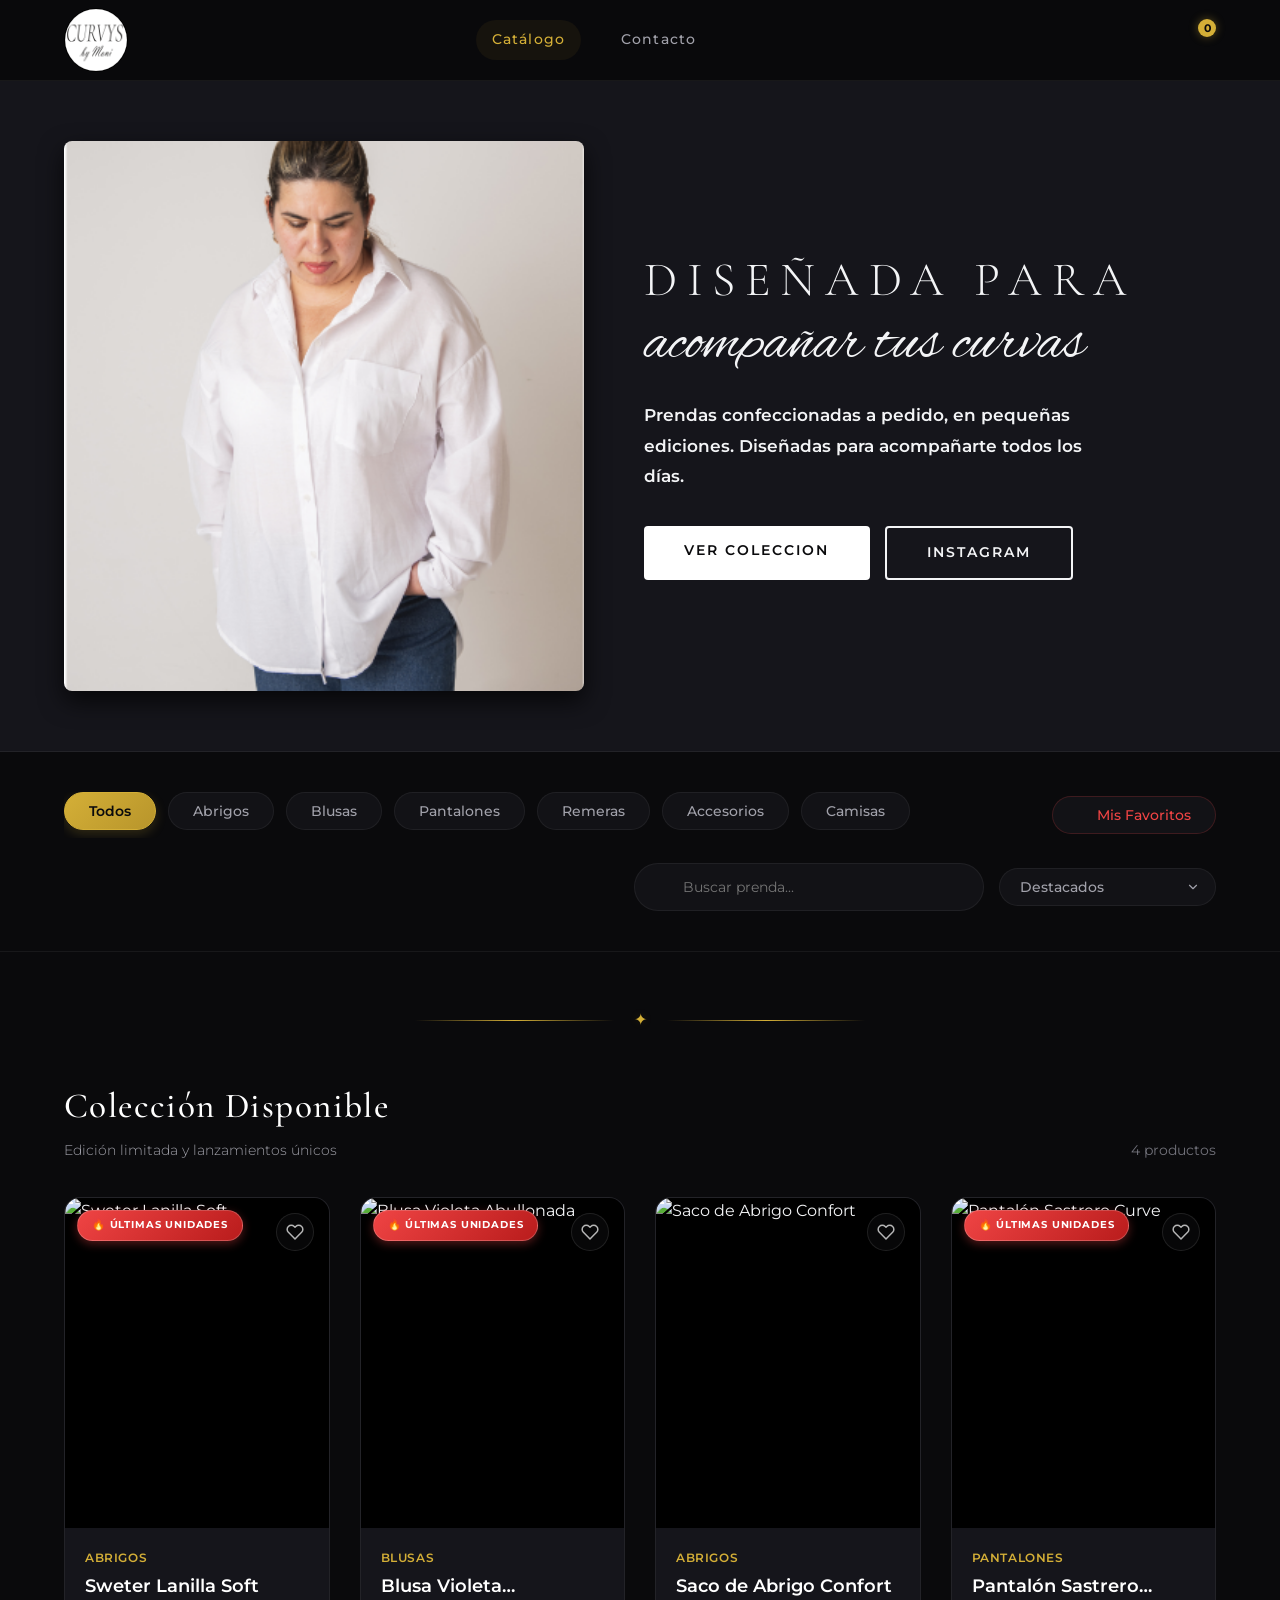
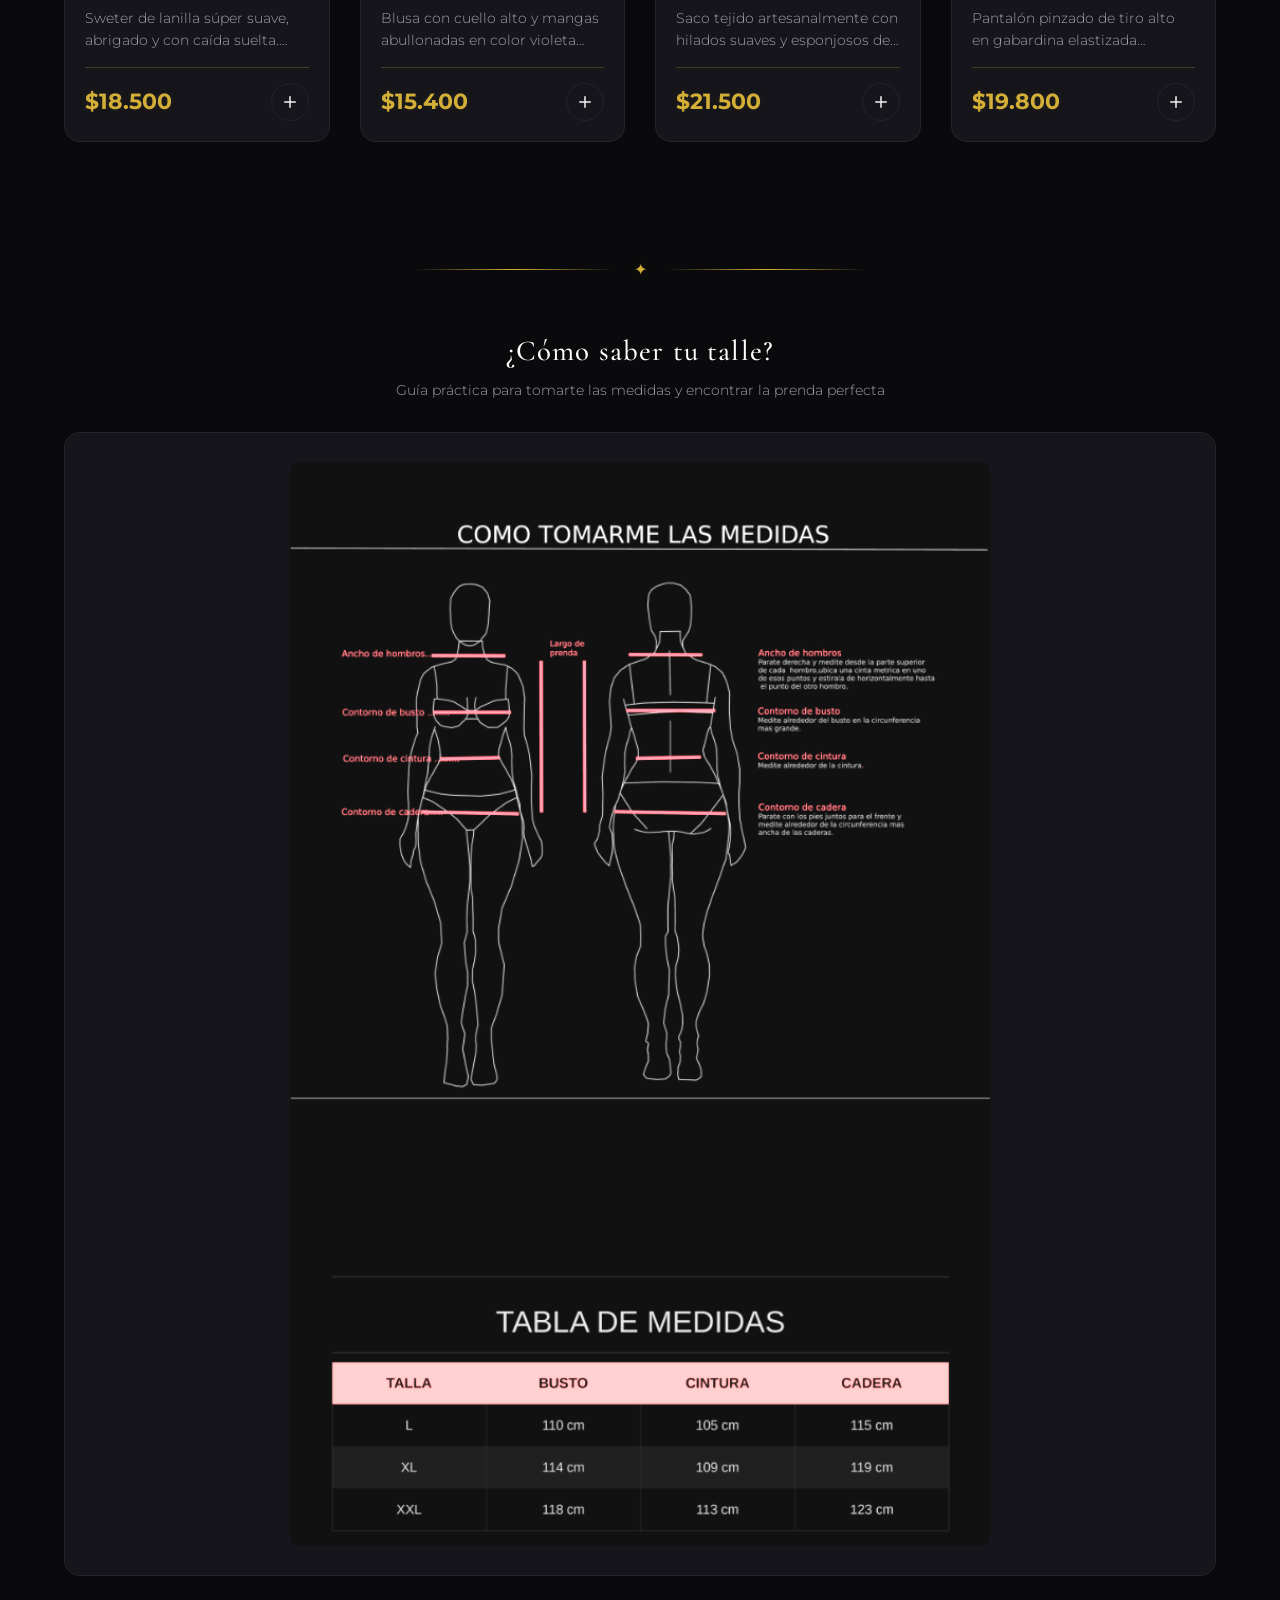
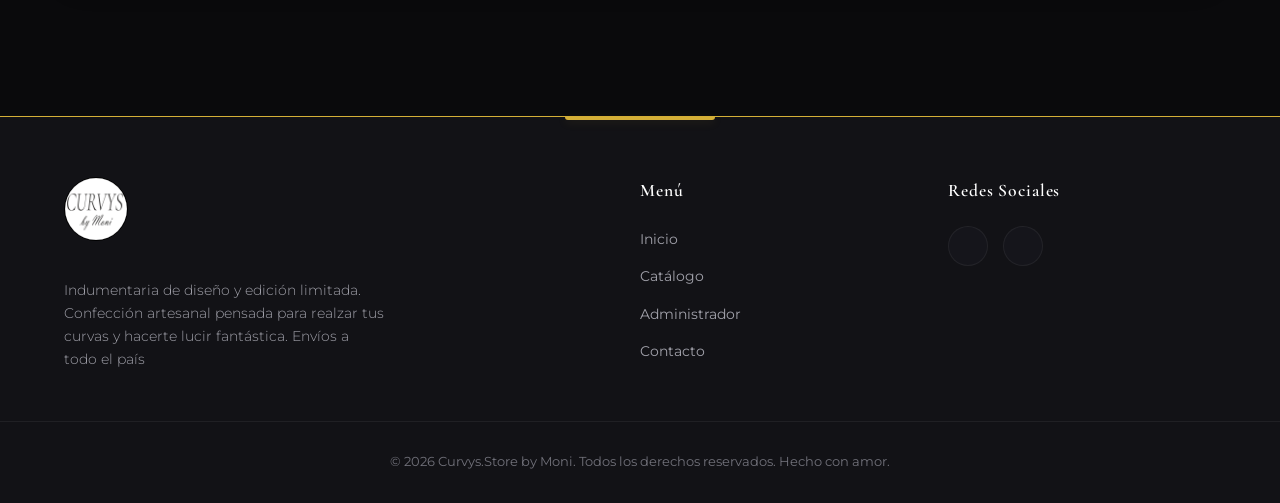
==== commit c8c56b8a: "Rediseño de portada split con foto real de modelo y botones actualizados" ====
--- a/index.html
+++ b/index.html
@@ -50,28 +50,24 @@
         </div>
     </header>
 
-    <!-- Sección Hero de Presentación -->
+    <!-- Sección Hero de Presentación (Estructura Split) -->
     <section class="hero" id="hero-slider-section">
-        <!-- Diapositivas de fondo animadas -->
-        <div class="hero-slides-container" id="hero-slides-container">
-            <div class="hero-slide active" style="background-image: url('https://images.unsplash.com/photo-1490481651871-ab68de25d43d?q=80&w=1600')"></div>
-            <div class="hero-slide" style="background-image: url('https://images.unsplash.com/photo-1483985988355-763728e1935b?q=80&w=1600')"></div>
-            <div class="hero-slide" style="background-image: url('https://images.unsplash.com/photo-1490114538077-0a7f8cb49891?q=80&w=1600')"></div>
-        </div>
-        
-        <div class="container hero-content-container">
-            <span class="hero-subtitle">Boutique Exclusiva</span>
-            <h1 class="hero-title" id="hero-title">Curvys.Store by Moni</h1>
-            <p class="hero-desc" id="hero-desc">Indumentaria de diseño único. Confección a medida y de edición limitada.</p>
-            <div class="hero-buttons">
-                <a href="#catalogo" class="btn btn-primary">
-                    <i data-lucide="shopping-cart" style="width: 18px; height: 18px;"></i>
-                    Ver Catálogo
-                </a>
-                <a href="#" id="instagram-link" target="_blank" class="btn btn-secondary">
-                    <i data-lucide="instagram" style="width: 18px; height: 18px;"></i>
-                    Instagram
-                </a>
+        <div class="container hero-split-container">
+            <div class="hero-left-image">
+                <img src="modelo-camisa-blanca.png" alt="Curvys Store Hero">
+            </div>
+            <div class="hero-right-content">
+                <h1 class="hero-new-title">
+                    <span class="title-top">DISEÑADA PARA</span>
+                    <span class="title-bottom">acompañar tus curvas</span>
+                </h1>
+                <p class="hero-new-desc">
+                    Prendas confeccionadas a pedido, en pequeñas ediciones. Diseñadas para acompañarte todos los días.
+                </p>
+                <div class="hero-new-buttons">
+                    <a href="#catalogo" class="btn-hero-primary">VER COLECCION</a>
+                    <a href="#" id="instagram-link" target="_blank" class="btn-hero-secondary">Instagram</a>
+                </div>
             </div>
         </div>
     </section>
@@ -260,12 +256,7 @@
                     <div class="carousel-track" id="modal-carousel-track">
                         <img id="modal-img" src="" alt="Cargando imagen...">
                     </div>
-                    
-                    <!-- Badge indicador de video disponible -->
-                    <button class="video-badge" id="modal-video-badge" style="display: none;">
-                        <i data-lucide="play" style="width: 14px; height: 14px; display: inline-block; vertical-align: middle; margin-right: 4px;"></i>
-                        <span>Ver en Movimiento</span>
-                    </button>
+
 
                     <!-- Controles de Navegación del Carrusel -->
                     <button class="carousel-btn-nav prev" id="carousel-prev" aria-label="Imagen anterior">
@@ -278,15 +269,7 @@
                     <!-- Puntos indicadores inferiores -->
                     <div class="carousel-indicators" id="carousel-indicators"></div>
                 </div>
-                
-                <!-- Contenedor para el reproductor de video vertical -->
-                <div class="modal-video-container" id="modal-video-container" style="display: none;">
-                    <video id="modal-video" controls loop playsinline></video>
-                    <button class="video-close-btn" id="modal-video-close" aria-label="Cerrar video">
-                        <i data-lucide="arrow-left" style="width: 18px; height: 18px; display: inline-block; vertical-align: middle; margin-right: 6px;"></i>
-                        <span>Volver a Fotos</span>
-                    </button>
-                </div>
+
             </div>
             <div class="modal-info">
                 <span class="modal-cat" id="modal-cat">Categoría</span>
--- a/style.css
+++ b/style.css
@@ -1,5 +1,5 @@
 /* Global Stylesheet - Curvys Store by Moni */
-@import url('https://fonts.googleapis.com/css2?family=Cormorant+Garamond:ital,wght@0,300;0,400;0,500;0,600;0,700;1,400&family=Montserrat:wght@300;400;500;600;700&display=swap');
+@import url('https://fonts.googleapis.com/css2?family=Cormorant+Garamond:ital,wght@0,300;0,400;0,500;0,600;0,700;1,400&family=Montserrat:wght@300;400;500;600;700&family=Alex+Brush&display=swap');
 
 :root {
     --bg-primary: #0a0a0c;
@@ -235,88 +235,168 @@
     box-shadow: 0 0 10px rgba(212,175,55,0.4);
 }
 
-/* Hero Section */
+/* Hero Section Redesign: Split Layout */
 .hero {
     position: relative;
-    padding: 100px 0 80px;
-    text-align: center;
-    background: radial-gradient(circle at 50% 50%, rgba(212, 175, 55, 0.08) 0%, rgba(10, 10, 12, 0.6) 70%, #0a0a0c 100%),
-                linear-gradient(180deg, rgba(18, 18, 22, 0.5) 0%, #0a0a0c 100%);
+    padding: 60px 0;
+    background-color: var(--bg-card); /* Soft background adapting to theme */
     border-bottom: 1px solid var(--border-color);
     overflow: hidden;
+    text-align: left;
 }
 
 .hero::before {
-    content: '';
-    position: absolute;
-    top: 0;
-    left: 0;
-    width: 100%;
-    height: 100%;
-    background-image: radial-gradient(rgba(212, 175, 55, 0.15) 1px, transparent 1px);
-    background-size: 40px 40px;
-    opacity: 0.25;
-    pointer-events: none;
-    z-index: 0;
-}
-
-.hero-subtitle {
-    font-size: 0.9rem;
-    letter-spacing: 0.35em;
+    display: none;
+}
+
+.hero-split-container {
+    display: grid;
+    grid-template-columns: 1fr;
+    gap: 40px;
+    align-items: center;
+}
+
+@media (min-width: 768px) {
+    .hero-split-container {
+        grid-template-columns: 1fr 1.1fr;
+        gap: 60px;
+    }
+}
+
+.hero-left-image {
+    width: 100%;
+    max-height: 550px;
+    overflow: hidden;
+    border-radius: 8px;
+    box-shadow: var(--shadow-md);
+}
+
+.hero-left-image img {
+    width: 100%;
+    height: auto;
+    max-height: 550px;
+    object-fit: cover;
+    display: block;
+    transition: transform 0.8s ease;
+}
+
+.hero-left-image:hover img {
+    transform: scale(1.02);
+}
+
+.hero-right-content {
+    display: flex;
+    flex-direction: column;
+    align-items: flex-start;
+}
+
+.hero-new-title {
+    margin-bottom: 25px;
+    width: 100%;
+}
+
+.hero-new-title .title-top {
+    display: block;
+    font-family: var(--font-serif);
+    font-size: 3rem;
+    font-weight: 300;
+    letter-spacing: 0.2em;
+    color: var(--text-primary);
+    line-height: 1.2;
     text-transform: uppercase;
+}
+
+@media (max-width: 768px) {
+    .hero-new-title .title-top {
+        font-size: 2.2rem;
+        letter-spacing: 0.15em;
+    }
+}
+
+.hero-new-title .title-bottom {
+    display: block;
+    font-family: 'Alex Brush', cursive;
+    font-size: 3.8rem;
+    color: var(--text-primary);
+    line-height: 1;
+    margin-top: 5px;
+    font-weight: 400;
+}
+
+@media (max-width: 768px) {
+    .hero-new-title .title-bottom {
+        font-size: 3rem;
+    }
+}
+
+.hero-new-desc {
+    font-family: var(--font-sans);
+    font-size: 1.05rem;
+    font-weight: 600;
+    line-height: 1.8;
+    color: var(--text-primary);
+    margin-bottom: 35px;
+    max-width: 480px;
+}
+
+.hero-new-buttons {
+    display: flex;
+    gap: 15px;
+    width: 100%;
+    flex-wrap: wrap;
+}
+
+.btn-hero-primary {
+    display: inline-block;
+    background-color: var(--white);
+    color: var(--bg-primary);
+    padding: 14px 40px;
+    font-family: var(--font-sans);
+    font-size: 0.85rem;
+    font-weight: 600;
+    letter-spacing: 0.15em;
+    border: none;
+    cursor: pointer;
+    transition: all 0.3s ease;
+    text-transform: uppercase;
+    text-align: center;
+    border-radius: 4px;
+}
+
+body.light-theme .btn-hero-primary {
+    background-color: #000000;
+    color: #ffffff;
+}
+
+.btn-hero-primary:hover {
+    background-color: var(--accent);
+    color: #ffffff;
+    box-shadow: 0 5px 15px rgba(184, 149, 43, 0.3);
+    transform: translateY(-2px);
+}
+
+.btn-hero-secondary {
+    display: inline-block;
+    background-color: transparent;
+    color: var(--text-primary);
+    padding: 14px 40px;
+    font-family: var(--font-sans);
+    font-size: 0.85rem;
+    font-weight: 600;
+    letter-spacing: 0.15em;
+    border: 2px solid var(--text-primary);
+    cursor: pointer;
+    transition: all 0.3s ease;
+    text-transform: uppercase;
+    text-align: center;
+    border-radius: 4px;
+}
+
+.btn-hero-secondary:hover {
+    background-color: var(--accent-glow);
+    border-color: var(--accent);
     color: var(--accent);
-    margin-bottom: 25px;
-    font-weight: 500;
-    display: inline-block;
-    position: relative;
-    z-index: 1;
-}
-
-.hero-subtitle::after {
-    content: '';
-    position: absolute;
-    bottom: -10px;
-    left: 15%;
-    width: 70%;
-    height: 1px;
-    background: linear-gradient(90deg, transparent, var(--accent), transparent);
-}
-
-.hero-title {
-    font-family: var(--font-serif);
-    font-size: 4.5rem;
-    font-weight: 500;
-    margin-bottom: 20px;
-    letter-spacing: 0.15em;
-    color: var(--white);
-    position: relative;
-    z-index: 1;
-    text-shadow: 0 4px 20px rgba(0,0,0,0.6);
-}
-
-@media (max-width: 768px) {
-    .hero-title {
-        font-size: 2.8rem;
-        letter-spacing: 0.1em;
-    }
-}
-
-.hero-desc {
-    font-size: 1.15rem;
-    color: var(--text-secondary);
-    max-width: 650px;
-    margin: 0 auto 35px;
-    font-weight: 300;
-    position: relative;
-    z-index: 1;
-}
-
-.hero-buttons {
-    display: flex;
-    justify-content: center;
-    gap: 20px;
-    position: relative;
-    z-index: 1;
+    transform: translateY(-2px);
 }
 
 .btn {
@@ -1607,37 +1687,6 @@
     transform: scale(1.1);
 }
 
-/* Video preview wrapper */
-.video-preview-box {
-    position: relative;
-    width: 100%;
-    height: 100%;
-}
-
-.video-preview-remove {
-    position: absolute;
-    top: 6px;
-    right: 6px;
-    background: rgba(239, 68, 68, 0.95);
-    color: white;
-    border: none;
-    border-radius: 4px;
-    cursor: pointer;
-    padding: 4px 8px;
-    font-size: 0.7rem;
-    font-weight: 600;
-    box-shadow: 0 2px 6px rgba(0,0,0,0.3);
-    display: flex;
-    align-items: center;
-    gap: 4px;
-    z-index: 5;
-    transition: var(--transition-smooth);
-}
-
-.video-preview-remove:hover {
-    background: #ef4444;
-}
-
 /* Login Card */
 .login-container {
     display: flex;
@@ -1830,7 +1879,7 @@
 }
 
 /* ==========================================================================
-   NUEVOS ESTILOS: CARRUSEL DE IMÁGENES Y VIDEO EN EL MODAL DE DETALLES
+   NUEVOS ESTILOS: CARRUSEL DE IMÁGENES EN EL MODAL DE DETALLES
    ========================================================================== */
 
 .carousel-container {
@@ -1916,78 +1965,6 @@
     width: 24px;
     border-radius: 4px;
     box-shadow: 0 0 8px rgba(212, 175, 55, 0.6);
-}
-
-/* Badge de Video */
-.video-badge {
-    position: absolute;
-    bottom: 15px;
-    right: 15px;
-    background: rgba(212, 175, 55, 0.95);
-    color: var(--bg-primary);
-    border: none;
-    padding: 8px 14px;
-    border-radius: 20px;
-    font-size: 0.75rem;
-    font-weight: 700;
-    letter-spacing: 0.05em;
-    cursor: pointer;
-    display: flex;
-    align-items: center;
-    gap: 4px;
-    z-index: 12;
-    transition: var(--transition-smooth);
-    box-shadow: 0 4px 15px rgba(0, 0, 0, 0.3), 0 0 12px rgba(212, 175, 55, 0.4);
-}
-
-.video-badge:hover {
-    background: var(--white);
-    transform: translateY(-2px);
-    box-shadow: 0 6px 20px rgba(0, 0, 0, 0.4), 0 0 15px rgba(255, 255, 255, 0.4);
-}
-
-/* Contenedor del Video en Modal */
-.modal-video-container {
-    position: relative;
-    width: 100%;
-    height: 100%;
-    min-height: 350px;
-    background: #000;
-    display: flex;
-    justify-content: center;
-    align-items: center;
-}
-
-.modal-video-container video {
-    width: 100%;
-    height: 100%;
-    max-height: 500px;
-    object-fit: contain;
-}
-
-.video-close-btn {
-    position: absolute;
-    top: 15px;
-    left: 15px;
-    background: rgba(10, 10, 12, 0.85);
-    color: var(--white);
-    border: 1px solid rgba(255, 255, 255, 0.1);
-    padding: 8px 14px;
-    border-radius: 20px;
-    font-size: 0.75rem;
-    font-weight: 600;
-    cursor: pointer;
-    z-index: 20;
-    display: flex;
-    align-items: center;
-    gap: 6px;
-    transition: var(--transition-smooth);
-}
-
-.video-close-btn:hover {
-    background: var(--accent);
-    color: var(--bg-primary);
-    border-color: var(--accent);
 }
 
 
@@ -2180,10 +2157,6 @@
     color: #ffffff;
 }
 
-body.light-theme .video-badge {
-    background: var(--accent);
-    color: #ffffff;
-}
 
 body.light-theme .cart-drawer {
     background: #fdfbf7;
@@ -2242,14 +2215,16 @@
     background-position: center;
     opacity: 0;
     transition: opacity 1.5s ease-in-out;
+    filter: blur(8px);
+    transform: scale(1.05);
 }
 
 .hero-slide.active {
+    opacity: 0.35;
+}
+
+body.light-theme .hero-slide.active {
     opacity: 0.25;
-}
-
-body.light-theme .hero-slide.active {
-    opacity: 0.1;
 }
 
 .hero-content-container {
@@ -2531,3 +2506,15 @@
     filter: none;
 }
 
+/* Responsividad para la guía de talles */
+@media (max-width: 768px) {
+    .size-guide-section {
+        padding: 40px 0;
+    }
+    .size-guide-card {
+        padding: 15px;
+        border-radius: 12px;
+    }
+}
+
+
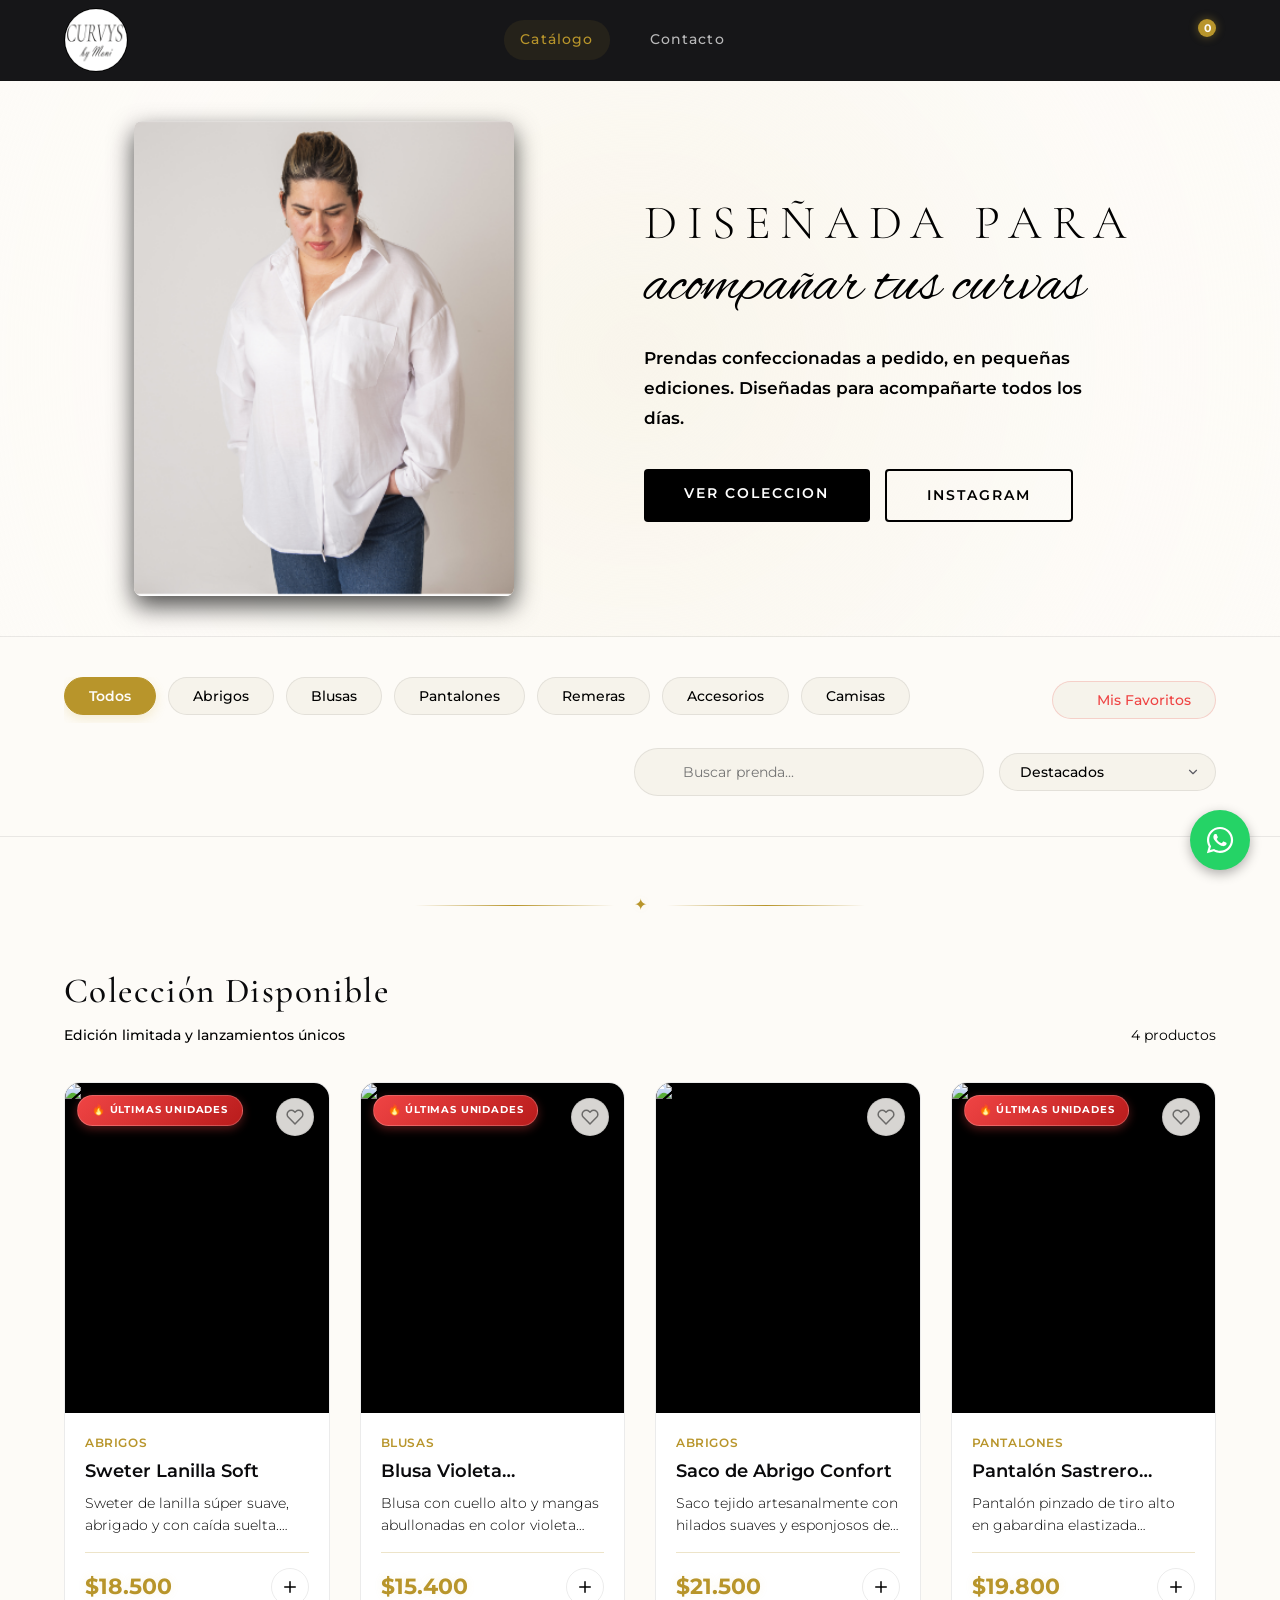
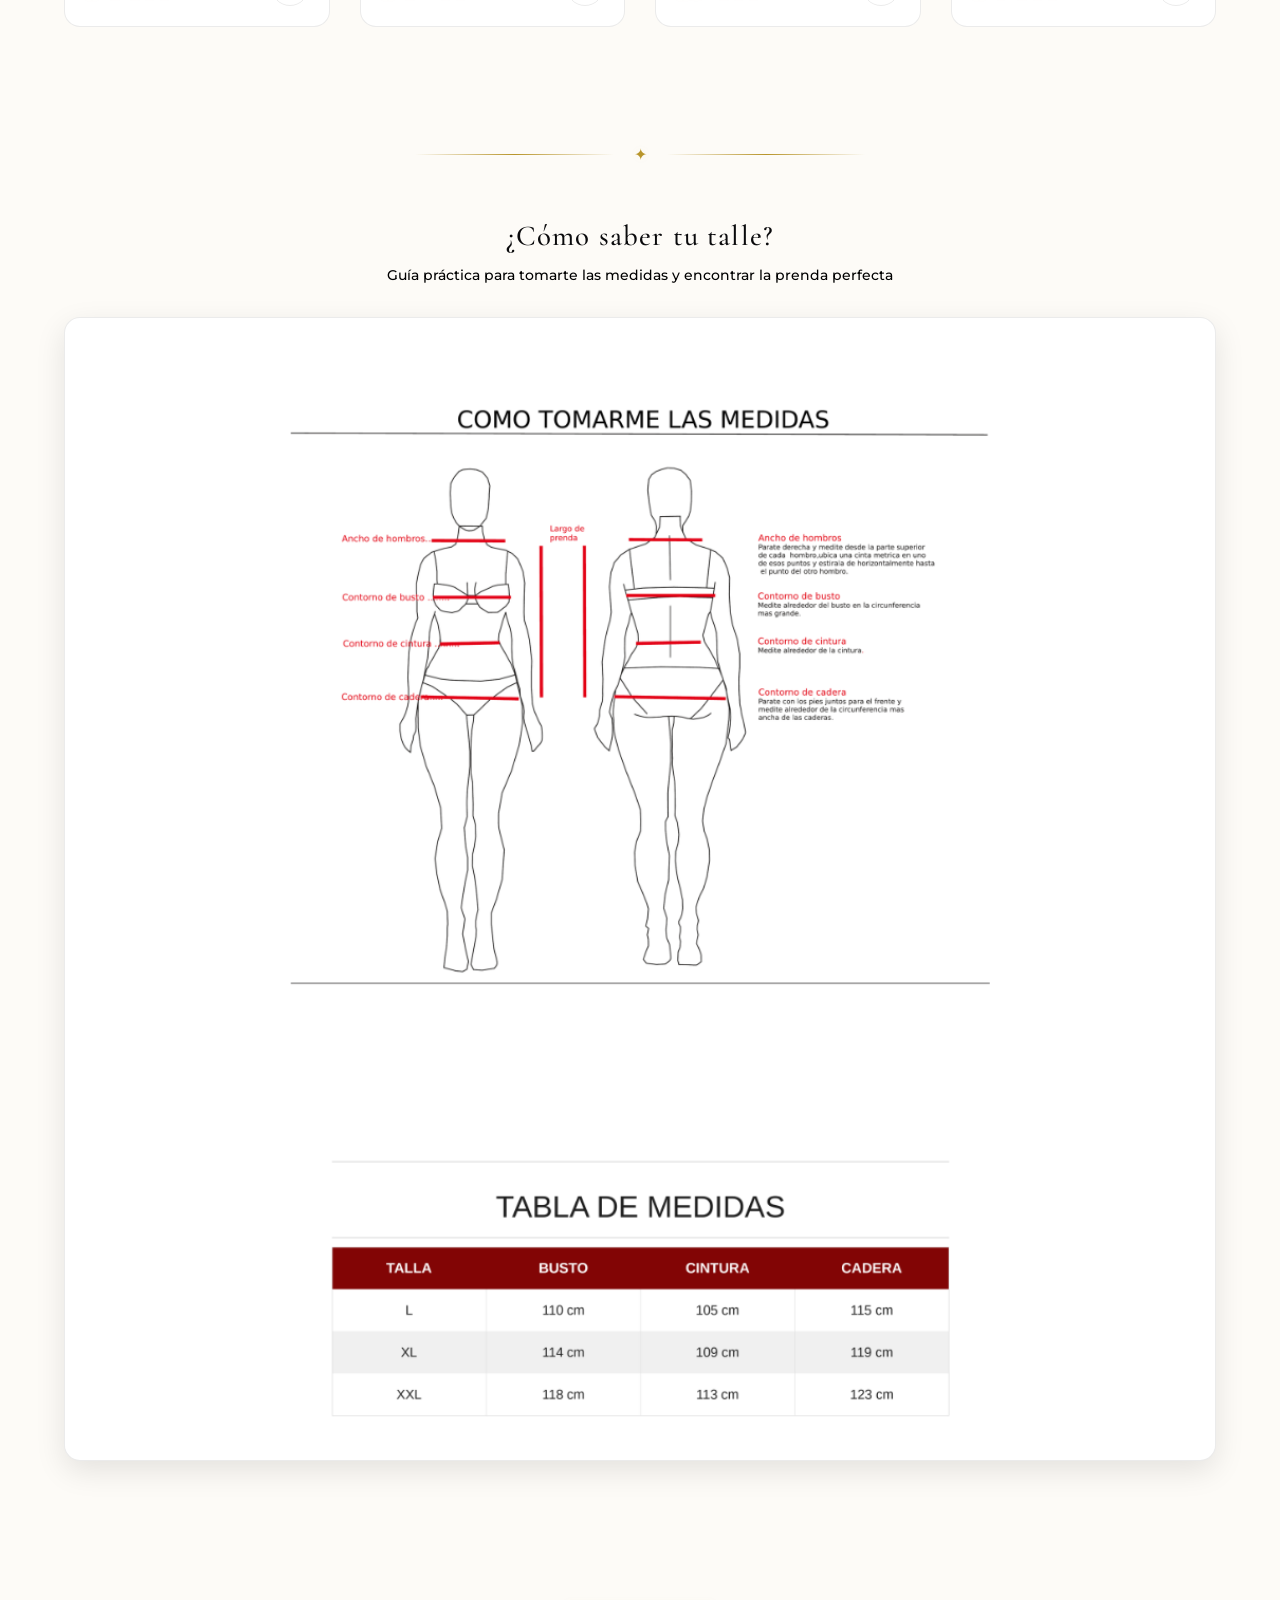
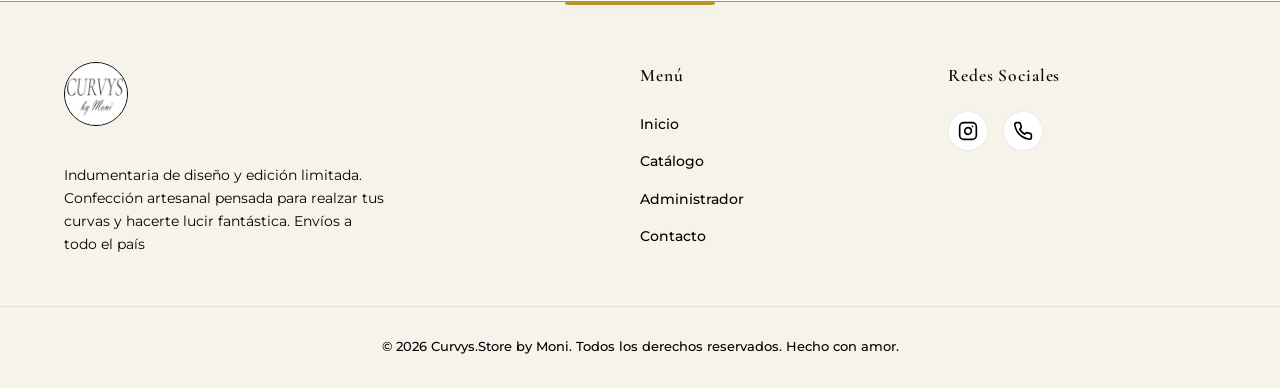
==== commit 633f2899: "Fix: optimizacion de diseno claro, grilla de productos en 2 columnas para moviles, correccion de bug" ====
--- a/index.html
+++ b/index.html
@@ -17,7 +17,7 @@
     <!-- Lucide Icons para Iconografía Moderna -->
     <script src="https://unpkg.com/lucide@latest"></script>
 </head>
-<body>
+<body class="light-theme">
 
 
     <!-- Encabezado / Header principal -->
@@ -33,10 +33,6 @@
             </nav>
             
             <div class="header-actions">
-                <!-- Botón de Tema Claro/Oscuro -->
-                <button class="cart-trigger" id="theme-toggle" title="Cambiar Tema" aria-label="Cambiar Tema">
-                    <i data-lucide="moon" style="width: 22px; height: 22px;"></i>
-                </button>
                 <!-- Botón al Panel Administrador -->
                 <a href="admin.html" class="cart-trigger" title="Panel Administrador" aria-label="Panel Administrador">
                     <i data-lucide="settings" style="width: 22px; height: 22px;"></i>
@@ -345,10 +341,10 @@
                 <h4 class="footer-title">Redes Sociales</h4>
                 <div class="social-links">
                     <a href="#" target="_blank" class="social-icon" id="footer-insta" aria-label="Instagram">
-                        <i data-lucide="instagram"></i>
+                        <svg xmlns="http://www.w3.org/2000/svg" width="20" height="20" viewBox="0 0 24 24" fill="none" stroke="currentColor" stroke-width="2" stroke-linecap="round" stroke-linejoin="round" class="lucide lucide-instagram"><rect width="20" height="20" x="2" y="2" rx="5" ry="5"/><path d="M16 11.37A4 4 0 1 1 12.63 8 4 4 0 0 1 16 11.37z"/><line x1="17.5" x2="17.51" y1="6.5" y2="6.5"/></svg>
                     </a>
                     <a href="#" target="_blank" class="social-icon" id="footer-whatsapp" aria-label="WhatsApp">
-                        <i data-lucide="phone"></i>
+                        <svg xmlns="http://www.w3.org/2000/svg" width="20" height="20" viewBox="0 0 24 24" fill="none" stroke="currentColor" stroke-width="2" stroke-linecap="round" stroke-linejoin="round" class="lucide lucide-phone"><path d="M22 16.92v3a2 2 0 0 1-2.18 2 19.79 19.79 0 0 1-8.63-3.07 19.5 19.5 0 0 1-6-6 19.79 19.79 0 0 1-3.07-8.67A2 2 0 0 1 4.11 2h3a2 2 0 0 1 2 1.72 12.84 12.84 0 0 0 .7 2.81 2 2 0 0 1-.45 2.11L8.09 9.91a16 16 0 0 0 6 6l1.27-1.27a2 2 0 0 1 2.11-.45 12.84 12.84 0 0 0 2.81.7A2 2 0 0 1 22 16.92z"/></svg>
                     </a>
                 </div>
             </div>
@@ -376,5 +372,12 @@
     <script>
         lucide.createIcons();
     </script>
+
+    <!-- Botón Flotante de WhatsApp -->
+    <a href="https://wa.me/5491150158665" class="whatsapp-float" id="whatsapp-float-btn" target="_blank" aria-label="Contactar por WhatsApp">
+        <svg xmlns="http://www.w3.org/2000/svg" viewBox="0 0 448 512" width="30" height="30" fill="currentColor">
+            <path d="M380.9 97.1C339 55.1 283.2 32 223.9 32c-122.4 0-222 99.6-222 222 0 39.1 10.2 77.3 29.6 111L0 480l117.7-30.9c32.4 17.7 68.9 27 106.1 27h.1c122.3 0 224.1-99.6 224.1-222 0-59.3-25.2-115-67.1-157zm-157 341.6c-33.2 0-65.7-8.9-94-25.7l-6.7-4-69.8 18.3L72 359.2l-4.4-7c-18.5-29.4-28.2-63.3-28.2-98.2 0-101.7 82.8-184.5 184.6-184.5 49.3 0 95.6 19.2 130.4 54.1 34.8 34.9 56.2 81.2 56.1 130.5 0 101.8-84.9 184.6-186.6 184.6zm101.2-138.2c-5.5-2.8-32.8-16.2-37.9-18-5.1-1.9-8.8-2.8-12.5 2.8-3.7 5.6-14.3 18-17.6 21.8-3.2 3.7-6.5 4.2-12 1.4-32.6-16.3-54-29.1-75.5-66-5.7-9.8 5.7-9.1 16.3-30.3 1.8-3.7.9-6.9-.5-9.7-1.4-2.8-12.5-30.1-17.1-41.2-4.5-10.8-9.1-9.3-12.5-9.5-3.2-.2-6.9-.2-10.6-.2-3.7 0-9.7 1.4-14.8 6.9-5.1 5.6-19.4 19-19.4 46.3 0 27.3 19.9 53.7 22.6 57.4 2.8 3.7 39.1 59.7 94.8 83.8 35.2 15.2 49 16.5 66.6 13.9 10.7-1.6 32.8-13.4 37.4-26.4 4.6-13 4.6-24.1 3.2-26.4-1.3-2.5-5-3.9-10.5-6.6z"/>
+        </svg>
+    </a>
 </body>
 </html>
--- a/style.css
+++ b/style.css
@@ -238,7 +238,7 @@
 /* Hero Section Redesign: Split Layout */
 .hero {
     position: relative;
-    padding: 60px 0;
+    padding: 40px 0;
     background-color: var(--bg-card); /* Soft background adapting to theme */
     border-bottom: 1px solid var(--border-color);
     overflow: hidden;
@@ -265,7 +265,9 @@
 
 .hero-left-image {
     width: 100%;
-    max-height: 550px;
+    max-width: 380px;
+    aspect-ratio: 4 / 5;
+    margin: 0 auto;
     overflow: hidden;
     border-radius: 8px;
     box-shadow: var(--shadow-md);
@@ -273,15 +275,11 @@
 
 .hero-left-image img {
     width: 100%;
-    height: auto;
-    max-height: 550px;
+    height: 100%;
     object-fit: cover;
+    object-position: center top;
     display: block;
     transition: transform 0.8s ease;
-}
-
-.hero-left-image:hover img {
-    transform: scale(1.02);
 }
 
 .hero-right-content {
@@ -1883,10 +1881,11 @@
    ========================================================================== */
 
 .carousel-container {
-    position: relative;
+    position: absolute;
+    top: 0;
+    left: 0;
     width: 100%;
     height: 100%;
-    min-height: 350px;
     overflow: hidden;
     background: #000;
 }
@@ -1901,7 +1900,6 @@
 .carousel-img {
     width: 100%;
     height: 100%;
-    min-height: 350px;
     object-fit: cover;
     flex-shrink: 0;
 }
@@ -2100,9 +2098,9 @@
     --accent-dark: #816514;
     --accent-glow: rgba(184, 149, 43, 0.08);
     
-    --text-primary: #1c1c1f;
-    --text-secondary: #5c5c64;
-    --text-muted: #8c8c96;
+    --text-primary: #000000;
+    --text-secondary: #000000;
+    --text-muted: #000000;
     --white: #0a0a0c;
     
     --border-color: rgba(0, 0, 0, 0.08);
@@ -2185,6 +2183,24 @@
 body.light-theme .cart-total-details {
     border-color: rgba(0, 0, 0, 0.08) !important;
 }
+
+/* Hacer textos más oscuros y legibles aumentando su grosor en tema claro */
+body.light-theme .section-subtitle {
+    font-weight: 500;
+}
+
+body.light-theme .footer-desc {
+    font-weight: 400;
+}
+
+body.light-theme .footer-links a {
+    font-weight: 500;
+}
+
+body.light-theme .footer-bottom {
+    font-weight: 500;
+}
+
 
 
 /* ==========================================================================
@@ -2517,4 +2533,104 @@
     }
 }
 
-
+/* Botón Flotante de WhatsApp */
+.whatsapp-float {
+    position: fixed;
+    width: 60px;
+    height: 60px;
+    bottom: 30px;
+    right: 30px;
+    background-color: #25d366;
+    color: #ffffff !important;
+    border-radius: 50%;
+    text-align: center;
+    box-shadow: 0 4px 12px rgba(0, 0, 0, 0.3);
+    z-index: 999;
+    display: flex;
+    align-items: center;
+    justify-content: center;
+    transition: all 0.3s ease;
+    animation: pulse-whatsapp 2s infinite;
+}
+
+.whatsapp-float:hover {
+    background-color: #20ba5a;
+    transform: scale(1.1) translateY(-3px);
+    box-shadow: 0 6px 16px rgba(37, 211, 102, 0.4);
+    color: #ffffff !important;
+}
+
+@keyframes pulse-whatsapp {
+    0% {
+        box-shadow: 0 0 0 0 rgba(37, 211, 102, 0.7);
+    }
+    70% {
+        box-shadow: 0 0 0 15px rgba(37, 211, 102, 0);
+    }
+    100% {
+        box-shadow: 0 0 0 0 rgba(37, 211, 102, 0);
+    }
+}
+
+/* Optimización de grilla de productos para móviles (2 columnas) */
+@media (max-width: 576px) {
+    .products-grid {
+        grid-template-columns: repeat(2, 1fr);
+        gap: 12px;
+        padding: 0 4px;
+    }
+    
+    .product-card {
+        border-radius: 12px;
+    }
+    
+    .product-card-body {
+        padding: 10px;
+    }
+    
+    .product-card-cat {
+        font-size: 0.65rem;
+        margin-bottom: 2px;
+    }
+    
+    .product-card-title {
+        font-size: 0.9rem;
+        margin-bottom: 4px;
+        -webkit-line-clamp: 1;
+    }
+    
+    .product-card-desc {
+        display: none; /* Ocultar la descripción larga para mantener el diseño compacto y limpio en móvil */
+    }
+    
+    .product-card-bottom {
+        padding-top: 8px;
+        margin-top: 4px;
+    }
+    
+    .product-card-price {
+        font-size: 1.05rem;
+    }
+    
+    .btn-card-add {
+        width: 32px;
+        height: 32px;
+    }
+    
+    .card-badges {
+        top: 8px;
+        left: 8px;
+        gap: 4px;
+    }
+    
+    .badge-limited,
+    .badge-outofstock,
+    .badge-urgency {
+        font-size: 0.55rem;
+        padding: 4px 8px;
+    }
+}
+
+
+
+
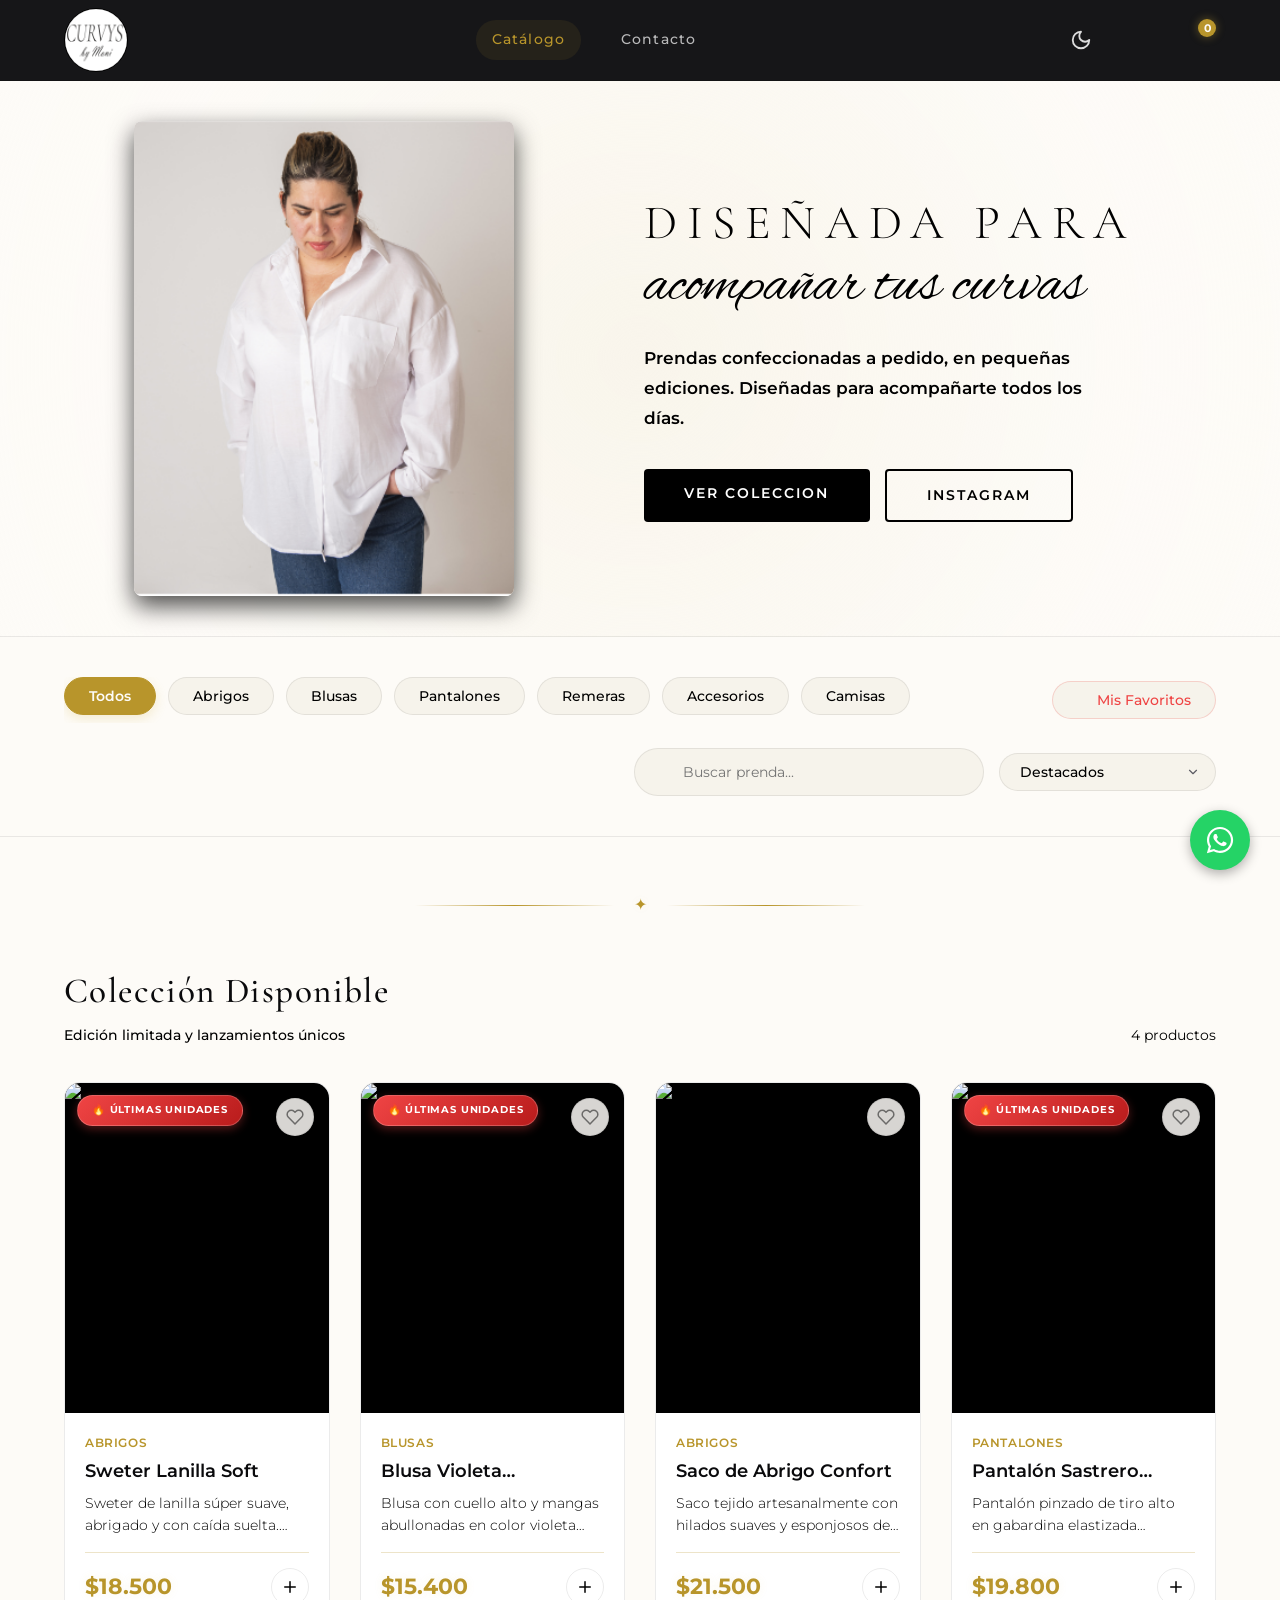
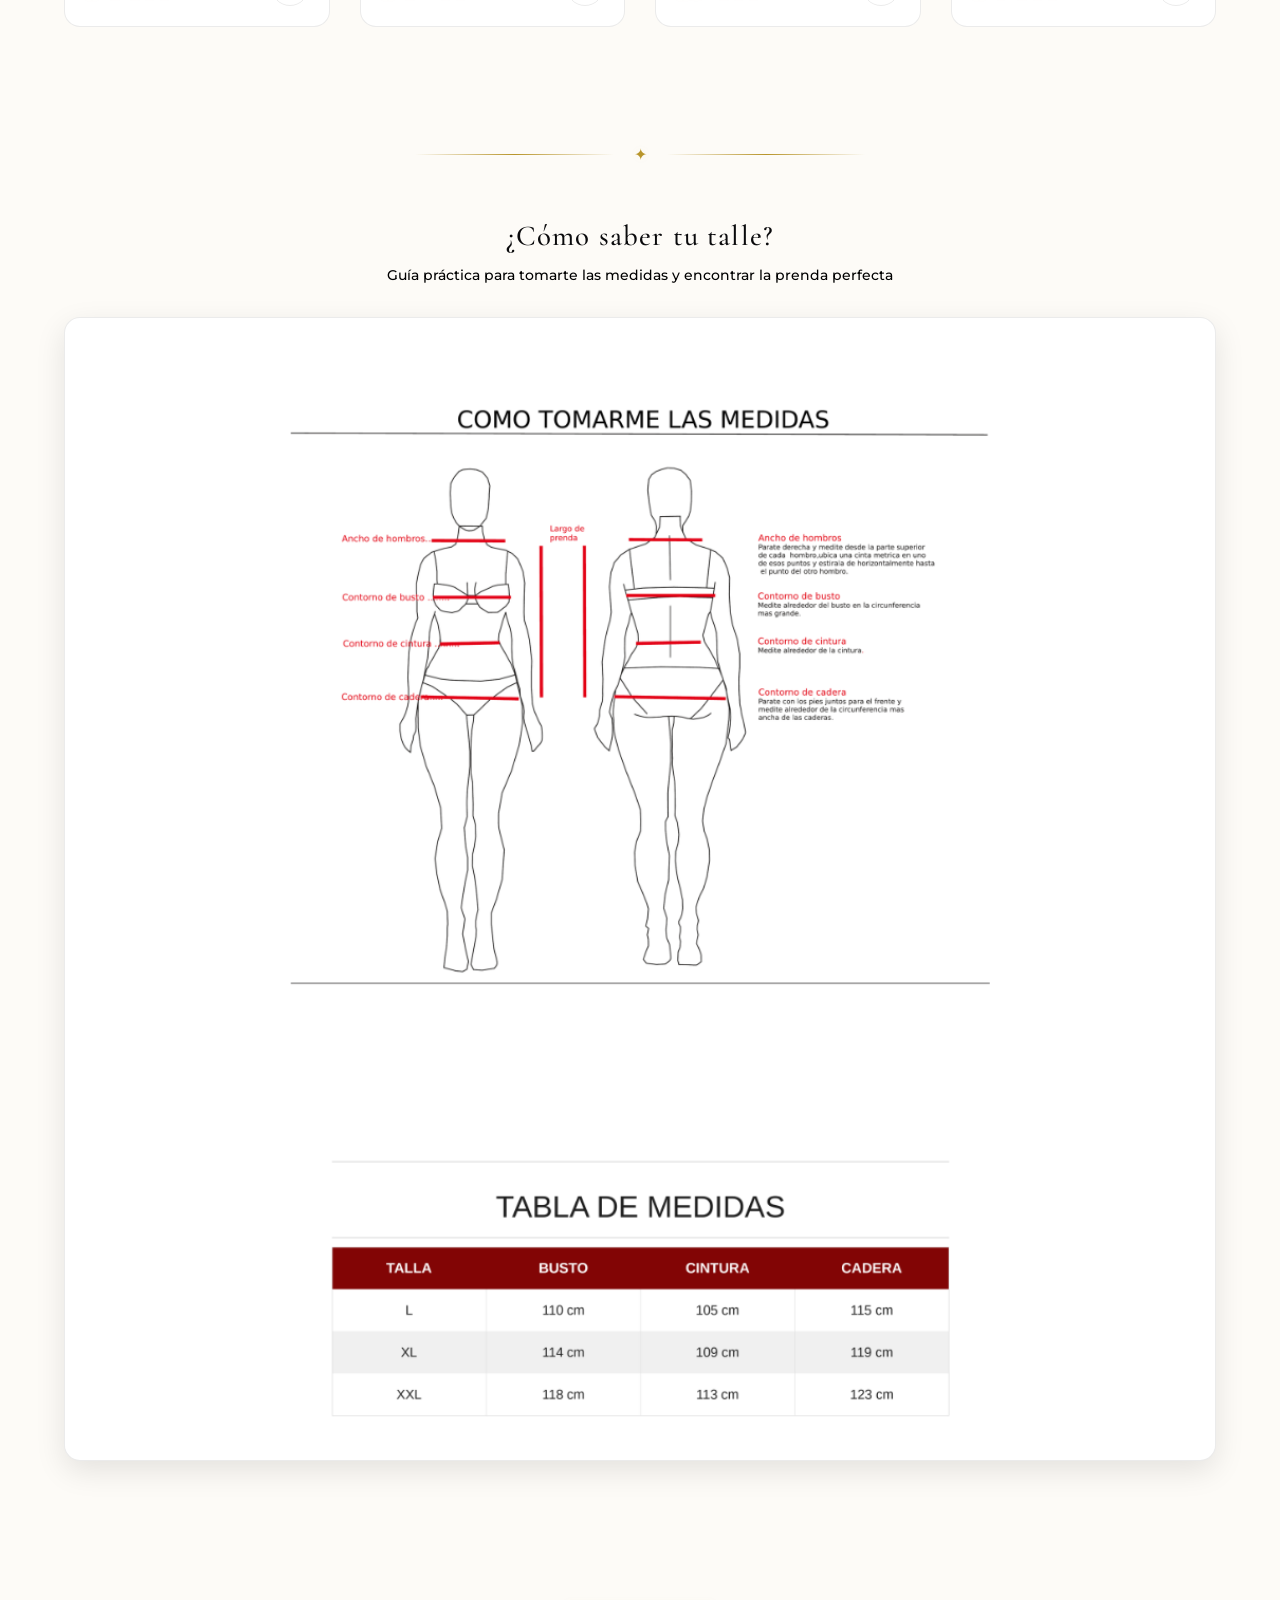
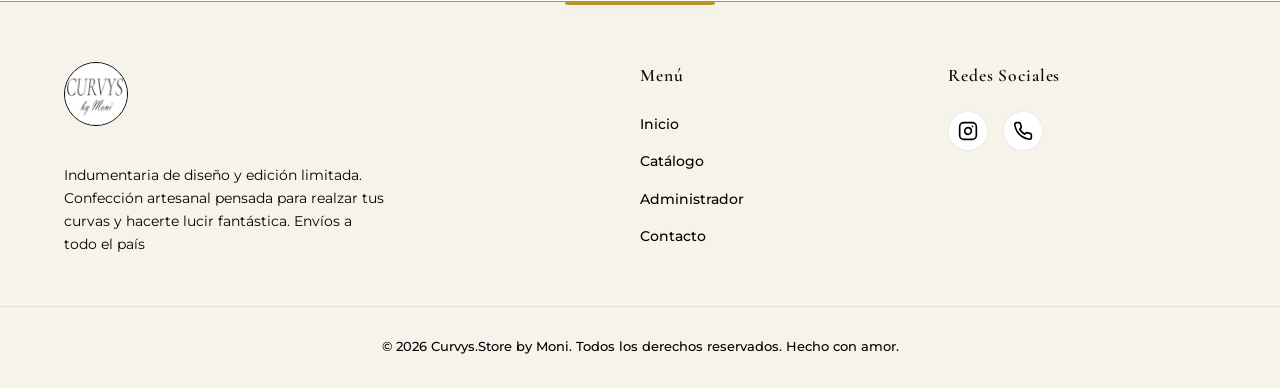
==== commit a71d5e4e: "feat: implement theme toggle, mobile menu, and user guide documentation" ====
--- a/index.html
+++ b/index.html
@@ -10,6 +10,10 @@
     <meta property="og:title" content="Curvys.Store by Moni - Tienda Oficial">
     <meta property="og:description" content="Catálogo online de ropa femenina de edición limitada. Hacé tu pedido y finalizalo por WhatsApp. Envíos a todo el país.">
     <meta property="og:type" content="website">
+    <meta property="og:image" content="logo.png">
+    
+    <!-- Favicon -->
+    <link rel="icon" type="image/png" href="logo.png">
     
     <!-- Hojas de estilo -->
     <link rel="stylesheet" href="style.css">
@@ -33,14 +37,22 @@
             </nav>
             
             <div class="header-actions">
+                <!-- Botón de Cambio de Tema (Claro/Oscuro) -->
+                <button class="cart-trigger" id="theme-toggle" title="Cambiar Tema" aria-label="Cambiar Tema">
+                    <i data-lucide="moon" style="width: 22px; height: 22px;"></i>
+                </button>
                 <!-- Botón al Panel Administrador -->
-                <a href="admin.html" class="cart-trigger" title="Panel Administrador" aria-label="Panel Administrador">
+                <a href="admin.html" class="cart-trigger desktop-only" title="Panel Administrador" aria-label="Panel Administrador">
                     <i data-lucide="settings" style="width: 22px; height: 22px;"></i>
                 </a>
                 <!-- Trigger para el Carrito flotante -->
                 <button class="cart-trigger" id="cart-trigger" aria-label="Abrir carrito">
                     <i data-lucide="shopping-bag" style="width: 22px; height: 22px;"></i>
                     <span class="cart-count" id="cart-count">0</span>
+                </button>
+                <!-- Trigger para el Menú Móvil -->
+                <button class="cart-trigger mobile-only" id="mobile-menu-trigger" aria-label="Abrir menú">
+                    <i data-lucide="menu" style="width: 22px; height: 22px;"></i>
                 </button>
             </div>
         </div>
@@ -151,6 +163,28 @@
             </div>
         </div>
     </section>
+
+    <!-- Cajón deslizable del Menú Móvil (Drawer) -->
+    <div class="mobile-menu-overlay" id="mobile-menu-overlay">
+        <div class="mobile-menu-drawer">
+            <div class="mobile-menu-header">
+                <span class="logo-text" style="font-size: 1.3rem;">Curvys.Store</span>
+                <button class="mobile-menu-close" id="mobile-menu-close" aria-label="Cerrar menú">
+                    <i data-lucide="x" style="width: 24px; height: 24px;"></i>
+                </button>
+            </div>
+            
+            <div class="mobile-menu-body">
+                <a href="#catalogo" class="mobile-nav-link">Catálogo</a>
+                <a href="#como-saber-talle" class="mobile-nav-link">¿Cómo saber tu talle?</a>
+                <a href="#contacto" class="mobile-nav-link">Contacto</a>
+                <a href="admin.html" class="mobile-nav-link adm-link">
+                    <i data-lucide="settings" style="width: 16px; height: 16px; display: inline-block; vertical-align: middle; margin-right: 5px;"></i>
+                    Administrador
+                </a>
+            </div>
+        </div>
+    </div>
 
     <!-- Cajón deslizable del Carrito de Compras (Drawer) -->
     <div class="cart-drawer-overlay" id="cart-overlay">
--- a/style.css
+++ b/style.css
@@ -1119,6 +1119,7 @@
     max-width: 800px;
     max-height: 90vh;
     overflow-y: auto;
+    overflow-x: hidden;
     position: relative;
     display: grid;
     grid-template-columns: 1fr;
@@ -2056,6 +2057,7 @@
     border-radius: 8px;
     max-height: 150px;
     overflow-y: auto;
+    overflow-x: hidden;
 }
 
 .talle-chip {
@@ -2631,6 +2633,237 @@
     }
 }
 
-
-
-
+/* ==========================================================================
+   OPTIMIZACIONES RESPONSIVAS PARA EL PANEL DE CONTROL (ADMIN)
+   ========================================================================== */
+
+/* Problema 1: Header del admin con wrap en mobile */
+@media (max-width: 480px) {
+    .admin-header-container {
+        flex-direction: column;
+        gap: 12px;
+        align-items: center;
+        text-align: center;
+    }
+    
+    .admin-header-container div {
+        width: 100%;
+        justify-content: center;
+    }
+    
+    .admin-header-container .btn {
+        flex: 1;
+        font-size: 0.8rem !important;
+        padding: 8px 12px !important;
+        justify-content: center;
+    }
+    
+    .admin-title {
+        font-size: 1.2rem;
+    }
+}
+
+/* Problema 3: Auditoría general de mobile en admin.html */
+
+/* Barra de pestañas (Tabs) con scroll horizontal suave en móvil */
+@media (max-width: 600px) {
+    .admin-tabs {
+        overflow-x: auto;
+        overflow-y: hidden;
+        white-space: nowrap;
+        -webkit-overflow-scrolling: touch;
+        padding-bottom: 8px;
+        gap: 6px;
+        border-bottom: 1px solid var(--border-color);
+        display: flex;
+    }
+    
+    .admin-tab-btn {
+        flex-shrink: 0;
+        padding: 10px 14px;
+        font-size: 0.8rem;
+    }
+    
+    /* Centrar vista previa de subida de imágenes */
+    .image-preview-box {
+        margin: 0 auto;
+    }
+    
+    /* Rótulo de tarjeta de admin responsivo */
+    .admin-card-title {
+        flex-direction: column;
+        align-items: stretch;
+        gap: 12px;
+        text-align: center;
+    }
+    
+    .admin-card-title h2 {
+        font-size: 1.2rem;
+    }
+    
+    .admin-card-title .btn {
+        width: 100%;
+        justify-content: center;
+    }
+    
+    /* Evitar desbordes en celdas de tabla con nombres largos */
+    .admin-table td, .admin-table th {
+        padding: 10px;
+        font-size: 0.8rem;
+    }
+    
+    /* Asegurar que las celdas de acciones se vean compactas */
+    .action-btns {
+        flex-wrap: wrap;
+        gap: 4px;
+    }
+    
+    /* Barra de filtros de pedidos */
+    .admin-filters-bar {
+        flex-direction: column;
+        align-items: stretch;
+        gap: 12px;
+        padding: 12px;
+    }
+    
+    .filter-group {
+        width: 100%;
+        justify-content: space-between;
+    }
+    
+    .filter-group select,
+    .filter-group input {
+        flex-grow: 1;
+    }
+}
+
+/* Asegurar que .table-responsive se comporte como un contenedor de bloque estricto */
+.table-responsive {
+    display: block;
+    width: 100%;
+    overflow-x: auto;
+    -webkit-overflow-scrolling: touch;
+}
+
+/* ==========================================================================
+   ESTILOS ADICIONALES: MENÚ MÓVIL Y UTILERÍAS RESPONSIVAS
+   ========================================================================== */
+
+/* Utilerías responsivas */
+.mobile-only {
+    display: none !important;
+}
+
+@media (max-width: 768px) {
+    .desktop-only {
+        display: none !important;
+    }
+    .mobile-only {
+        display: flex !important;
+    }
+}
+
+/* Mobile Menu Drawer Overlay */
+.mobile-menu-overlay {
+    position: fixed;
+    top: 0;
+    left: 0;
+    width: 100%;
+    height: 100%;
+    background: rgba(0, 0, 0, 0.7);
+    z-index: 1500;
+    opacity: 0;
+    pointer-events: none;
+    transition: opacity 0.4s ease;
+}
+
+.mobile-menu-overlay.open {
+    opacity: 1;
+    pointer-events: auto;
+}
+
+/* Mobile Menu Drawer Content */
+.mobile-menu-drawer {
+    position: fixed;
+    top: 0;
+    left: -300px;
+    width: 100%;
+    max-width: 300px;
+    height: 100%;
+    background: var(--bg-secondary);
+    border-right: 1px solid var(--border-color);
+    box-shadow: var(--shadow-lg);
+    z-index: 1501;
+    display: flex;
+    flex-direction: column;
+    transition: left 0.4s cubic-bezier(0.16, 1, 0.3, 1);
+}
+
+.mobile-menu-overlay.open .mobile-menu-drawer {
+    left: 0;
+}
+
+.mobile-menu-header {
+    padding: 20px;
+    border-bottom: 1px solid var(--border-color);
+    display: flex;
+    justify-content: space-between;
+    align-items: center;
+}
+
+.mobile-menu-close {
+    background: none;
+    border: none;
+    color: var(--text-secondary);
+    cursor: pointer;
+    padding: 8px;
+    display: flex;
+    align-items: center;
+    transition: var(--transition-smooth);
+}
+
+.mobile-menu-close:hover {
+    color: var(--accent);
+    transform: rotate(90deg);
+}
+
+.mobile-menu-body {
+    padding: 20px;
+    display: flex;
+    flex-direction: column;
+    gap: 10px;
+}
+
+.mobile-nav-link {
+    font-size: 1.05rem;
+    font-weight: 500;
+    color: var(--text-primary);
+    padding: 12px 16px;
+    border-radius: 8px;
+    transition: var(--transition-smooth);
+    display: flex;
+    align-items: center;
+}
+
+.mobile-nav-link:hover {
+    background: var(--bg-primary);
+    color: var(--accent);
+    padding-left: 24px;
+}
+
+.mobile-nav-link.adm-link {
+    border-top: 1px dashed var(--border-color);
+    margin-top: 15px;
+    padding-top: 20px;
+    border-radius: 0;
+    color: var(--text-secondary);
+}
+
+.mobile-nav-link.adm-link:hover {
+    color: var(--accent);
+}
+
+
+
+
+
